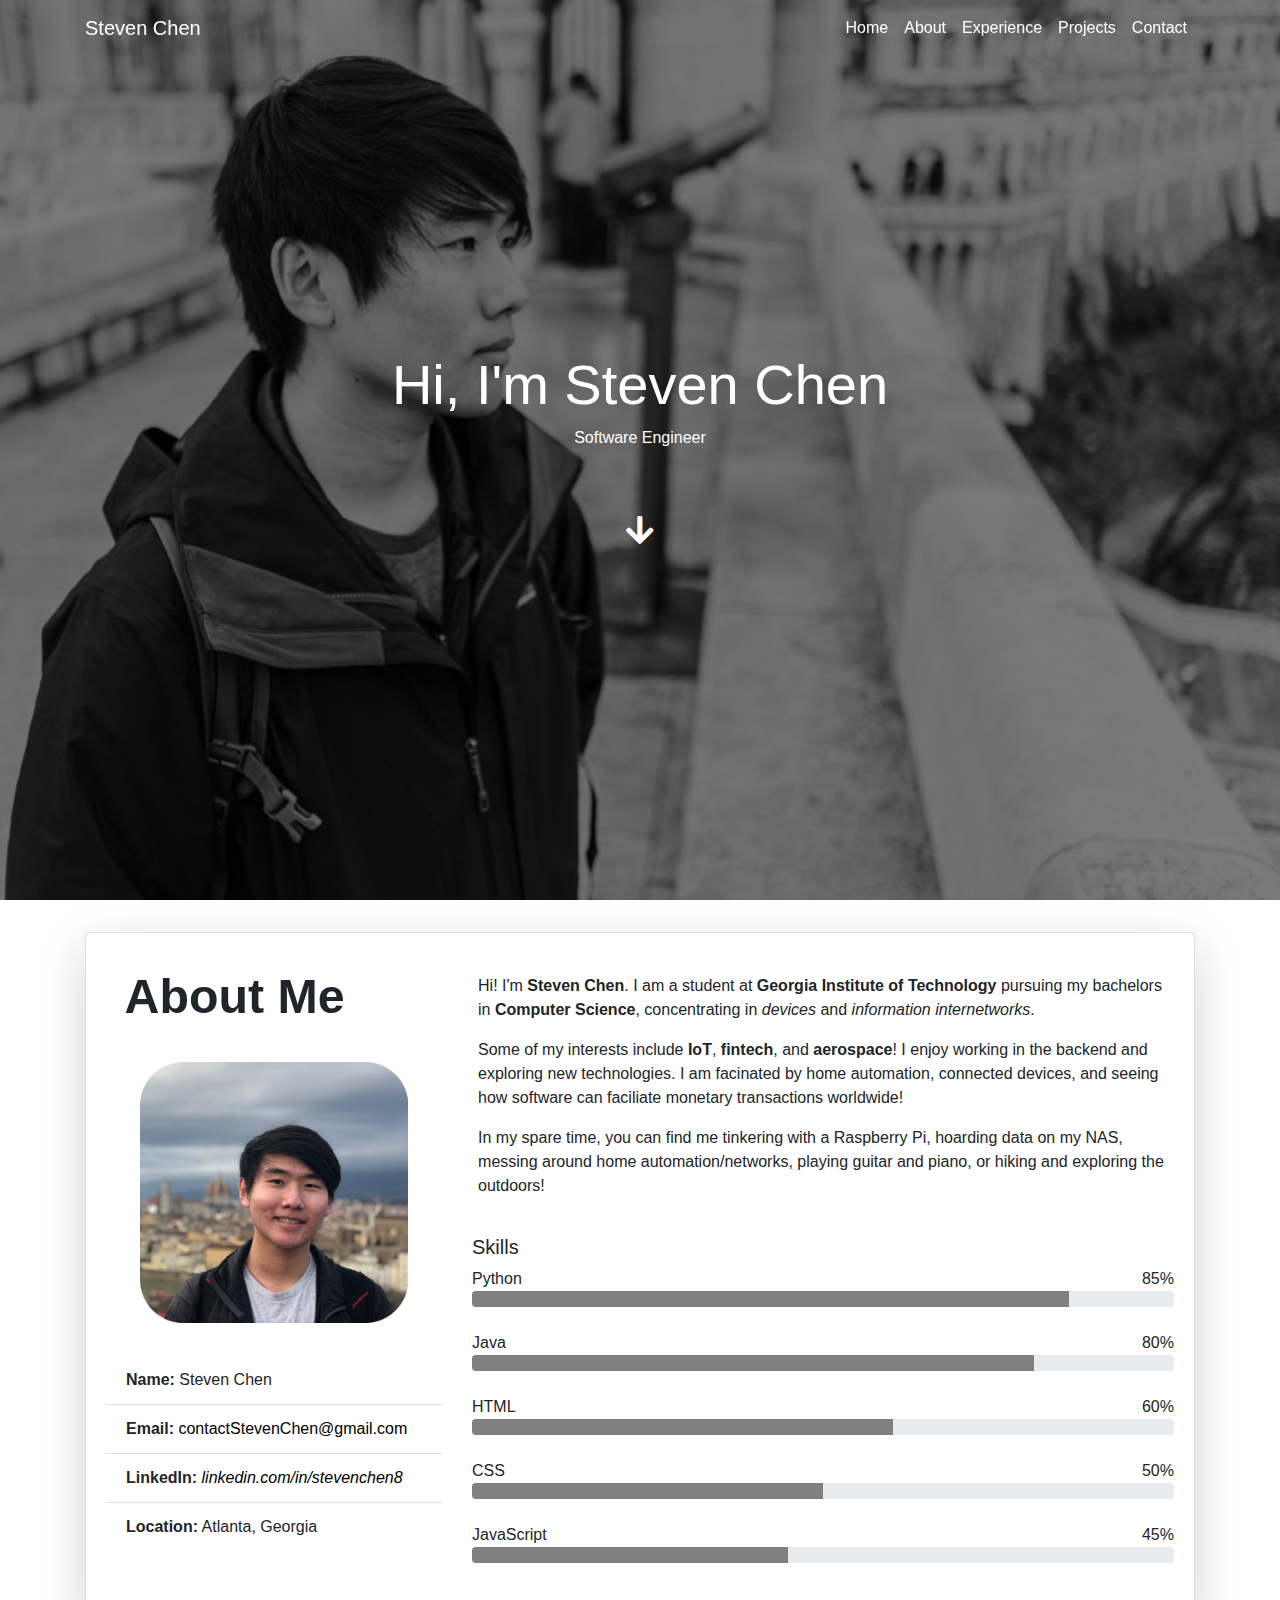
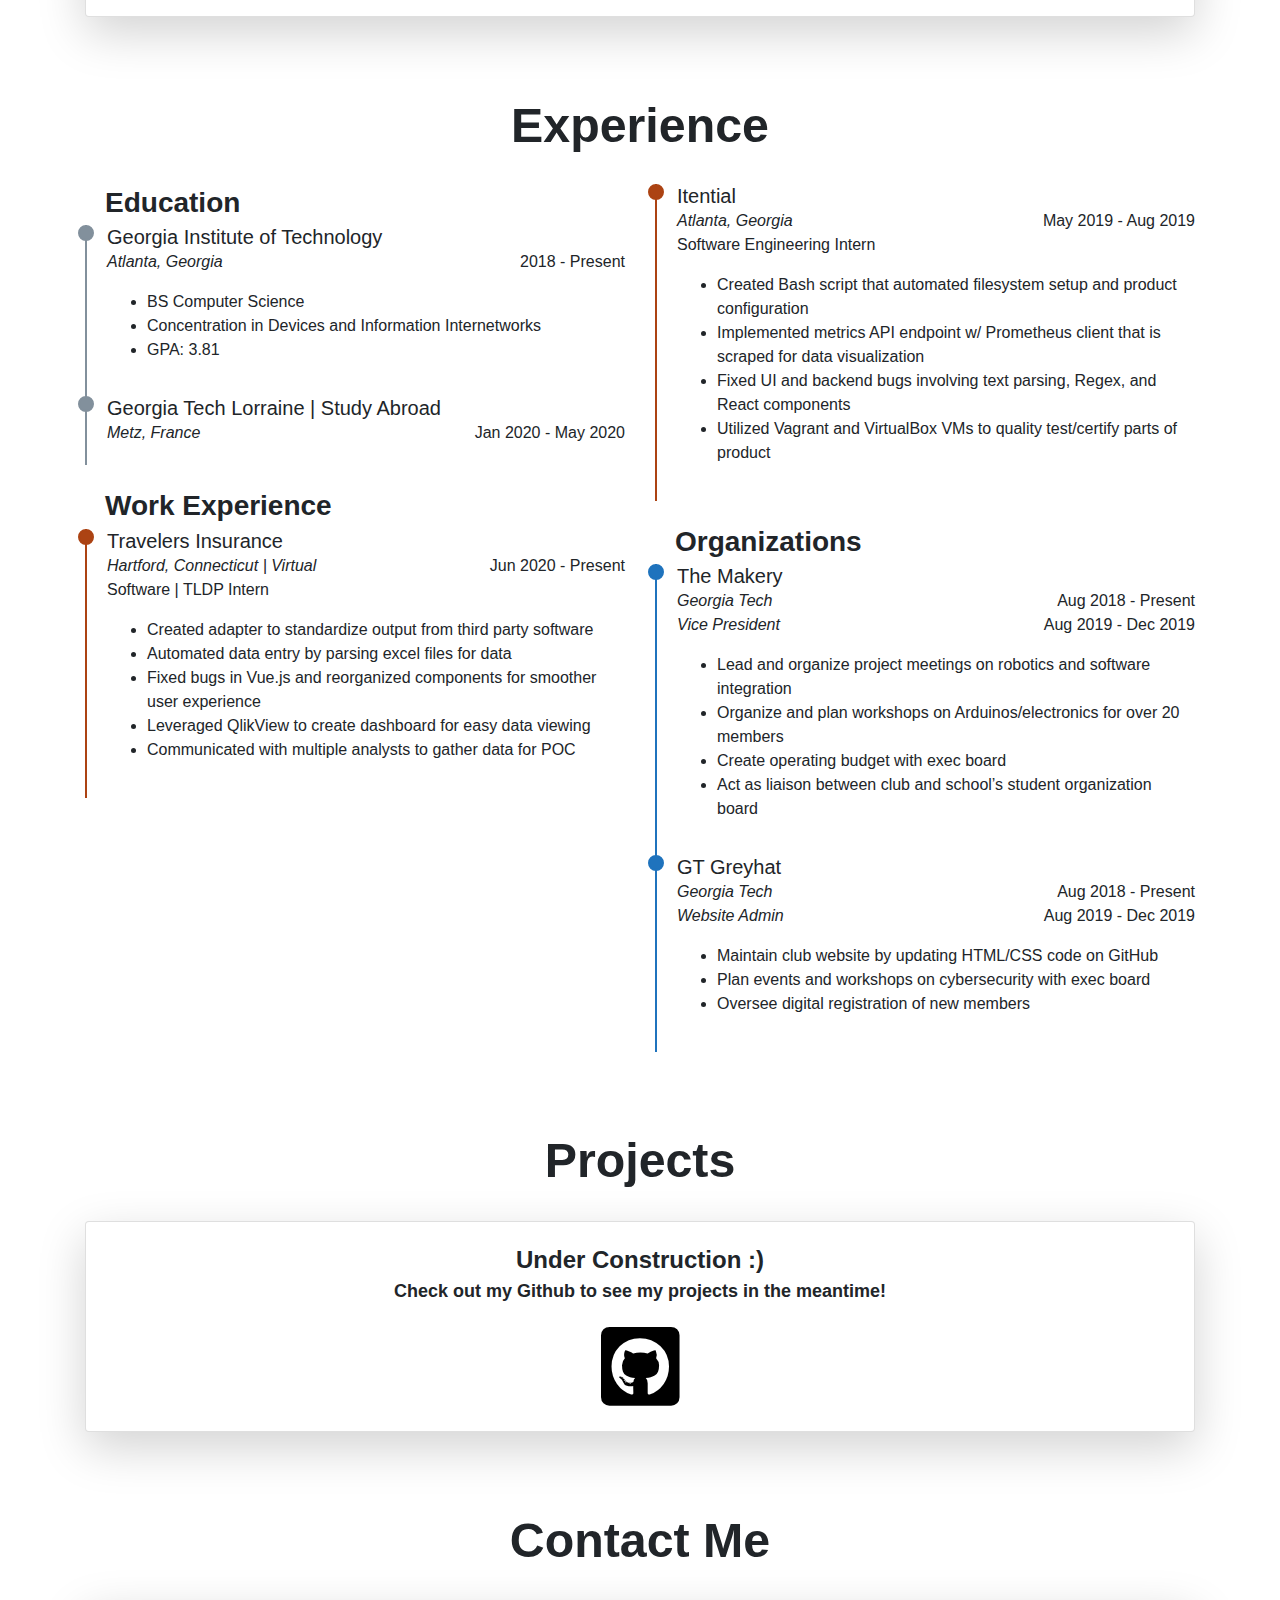
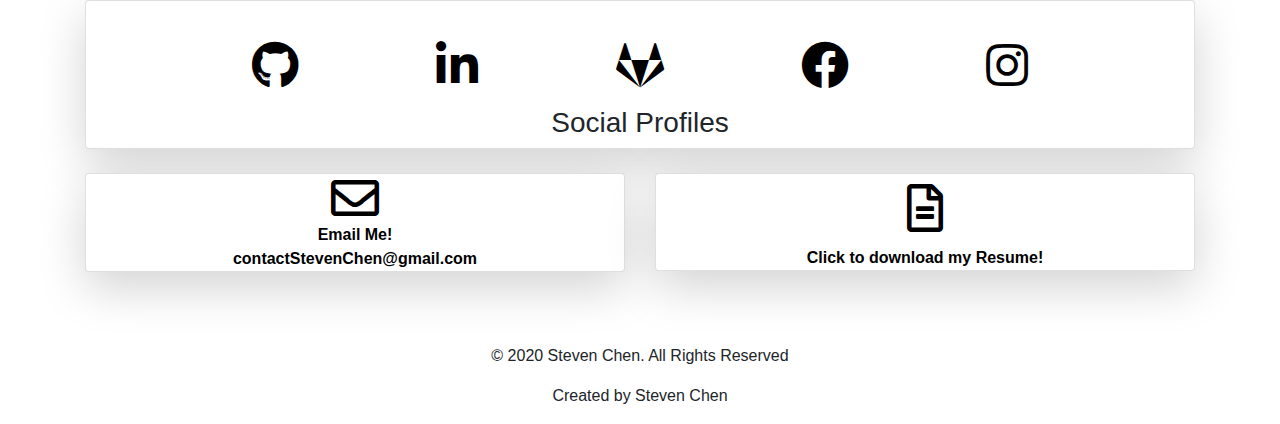
==== index.html @ de6a24e8 "changed resume link" ====
<!DOCTYPE html>
<html lang="en">
<head>
    <meta charset="utf-8">
    <meta name="viewport" content="width=device-width, initial-scale=1, shrink-to-fit=no">

    <!-- Info About My Page -->
    <title>Steven Chen</title>

    <meta name="description" content="Hello, I'm Steven Chen! Currently a Computer Science Student at Georgia Tech!">
    <meta name="keywords" content="Steven Chen, Gatech, Georgia Tech, Software Engineer, Steven, Chen, Georgia Institute of Technology, software engineer">

    <!-- Bootstrap and Style Stuff -->
    <link href="https://cdnjs.cloudflare.com/ajax/libs/font-awesome/5.13.1/css/all.min.css" rel="stylesheet" crossorigin="anonymous">
    <link rel="stylesheet" href="https://stackpath.bootstrapcdn.com/bootstrap/4.4.1/css/bootstrap.min.css" integrity="sha384-Vkoo8x4CGsO3+Hhxv8T/Q5PaXtkKtu6ug5TOeNV6gBiFeWPGFN9MuhOf23Q9Ifjh" crossorigin="anonymous">
    <link rel="stylesheet" href="assets/css/style.css">

    <!-- Global site tag (gtag.js) - Google Analytics -->
    <script async src="https://www.googletagmanager.com/gtag/js?id=UA-165635762-1"></script>
    <script>
        window.dataLayer = window.dataLayer || [];
        function gtag(){dataLayer.push(arguments);}
        gtag('js', new Date());

        gtag('config', 'UA-165635762-1');
    </script>
</head>

<body id="home">
    <!-- TODO: !!FIX SAFARI FORMATTING!!, Icon in Tab, button back to top?, make scrolling offset more dynamic? -->

    <!-- Navbar Stuff -->
    <!-- TODO: Fix color, fix color change location, add shadow under it -->
    <nav class="navbar navbar-b navbar-trans navbar-expand-md fixed-top" id="mainNav">
        <div class="container">
            <a class="navbar-brand js-scroll" href="#home">Steven Chen</a>
            <button class="navbar-toggler collapsed" type="button" data-toggle="collapse" data-target="#navbarDefault"
                aria-controls="navbarDefault" aria-expanded="false" aria-label="Toggle navigation">
                <span></span>
                <span></span>
                <span></span>
            </button>
            <div class="navbar-collapse collapse justify-content-end" id="navbarDefault">
                <ul class="navbar-nav">
                    <li class="nav-item">
                        <a class="nav-link js-scroll active" href="#home">Home</a>
                    </li>
                    <li class="nav-item">
                        <a class="nav-link js-scroll" href="#about">About</a>
                    </li>
                    <li class="nav-item">
                        <a class="nav-link js-scroll" href="#experience">Experience</a>
                    </li>
                    <li class="nav-item">
                        <a class="nav-link js-scroll" href="#projects">Projects</a>
                    </li>
                    <li class="nav-item">
                        <a class="nav-link js-scroll" href="#contact">Contact</a>
                    </li>
                </ul>
            </div>
        </div>
    </nav>

    <!-- Welcome Screen -->
    <!-- TODO: Get typing text -->
    <div class="jumbotron jumbotron-fluid">
        <div class="container">
            <div class="jumbotron-text">
                <h1 class="display-4">Hi, I'm Steven Chen</h1>
                <p>Software Engineer</p>
                <br>
                <br>
                <a href="#about" class="down-button"><i class="fa fa-arrow-down fa-2x" aria-hidden="true"></i></a>
            </div>
        </div>
    </div>

    <!-- About Me -->
    <!-- TODO: Fix when resizing text gets jumbled, pick color for progress bars -->
    <div id="about">
        <div class="container">
            <div class="card shadow-lg">
                <div class="card-body">
                    <div class="row">
                        <div class="col-sm-4">
                            <div class="row title-name-about">
                                <b style="font-size: 1.51em">About Me</b>
                            </div>
                            <img src="assets/pictures/headshot.png" class="img-fluid" alt="Steven" style="padding: 7% 10% 10% 10%;">
                            <!-- Need to do something about text break for email and linkedin -->
                            <div>
                                <ul class="list-group list-group-flush">
                                    <li class="list-group-item"><b>Name:</b> Steven Chen</li>
                                    <li class="list-group-item"><b>Email:</b> <a href="m&#097;&#105;&#108;&#116;&#111;&#58;&#099;&#111;n%74%61&#099;&#116;&#115;%74e&#118;&#101;%6e&#099;&#104;%65&#110;&#064;%67ma&#105;&#108;%2E&#099;o%6D">&#099;&#111;nta&#099;&#116;Ste&#118;&#101;nC&#104;e&#110;&#064;gma&#105;&#108;.&#099;om</a></li>
                                    <li class="list-group-item"><b>LinkedIn: </b><a href="https://linkedin.com/in/stevenchen8"><i>linkedin.com/in/stevenchen8</i></a></li>
                                    <li class="list-group-item"><b>Location:</b> Atlanta, Georgia</li>
                                </ul>
                            </div>
                        </div>
                        <div class="col-sm-8" style="padding-bottom: 3%;">
                            <div class="row" style="padding: 3% 3% 3% 3%;">
                                <p>
                                    Hi! I'm <strong>Steven Chen</strong>. I am a student at <b>Georgia Institute of Technology</b> pursuing my bachelors in <b>Computer Science</b>, concentrating in <i>devices</i> and <i>information internetworks</i>. 
                                </p>
                                <p>    
                                    Some of my interests include <b>IoT</b>, <b>fintech</b>, and <b>aerospace</b>! I enjoy working in the backend and exploring new technologies. I am facinated by home automation, connected devices, and seeing how software can faciliate monetary transactions worldwide!
                                </p>
                                <p>
                                    In my spare time, you can find me tinkering with a Raspberry Pi, hoarding data on my NAS, messing around home automation/networks, playing guitar and piano, or hiking and exploring the outdoors!
                                </p>
                            </div>
                            <h5>Skills</h5>
                            <span>Python</span><span class="float-right">85%</span>
                            <div class="progress">
                                <div class="progress-bar" role="progressbar" style="width: 85%; background-color: grey;" aria-valuenow="85" aria-valuemin="0" aria-valuemax="100"></div>
                            </div>
                            <br>
                            <span>Java</span><span class="float-right">80%</span>
                            <div class="progress">
                                <div class="progress-bar" role="progressbar" style="width: 80%; background-color: grey;" aria-valuenow="80" aria-valuemin="0" aria-valuemax="100"></div>
                            </div>
                            <br>
                            <span>HTML</span><span class="float-right">60%</span>
                            <div class="progress">
                                <div class="progress-bar" role="progressbar" style="width: 60%; background-color: grey;" aria-valuenow="60" aria-valuemin="0" aria-valuemax="100"></div>
                            </div>
                            <br>
                            <span>CSS</span><span class="float-right">50%</span>
                            <div class="progress">
                                <div class="progress-bar" role="progressbar" style="width: 50%; background-color: grey;" aria-valuenow="50" aria-valuemin="0" aria-valuemax="100"></div>
                            </div>
                            <br>
                            <span>JavaScript</span><span class="float-right">45%</span>
                            <div class="progress">
                                <div class="progress-bar" role="progressbar" style="width: 45%; background-color: grey;" aria-valuenow="45" aria-valuemin="0" aria-valuemax="100"></div>
                            </div>
                        </div>
                    </div>
                </div>
            </div>
        </div>
    </div>

    <br>
    <br>
    <br>

    <!-- Resume -->
    <!-- TODO: Fix text alignment, fix bullet point alignmnet, add download resume button -->
    <div id="experience">
        <div class="container">
            <div class="row title-name">
                <div style="margin-left: auto; margin-right: auto;">
                    <b style="font-size: 1.51em">Experience</b>
                </div>
            </div>
            <br>
            <div class="row">
                <div class="col-lg-6">
                    <div class="resume-summary">
                        <h3><b>Education</b></h3>
                    </div>
                    <div class="resume-education">
                        <h5>Georgia Institute of Technology</h5>
                        <span><i>Atlanta, Georgia</i></span><span class="float-right">2018 - Present</span>
                        <p>
                            <ul>
                                <li>BS Computer Science</li>
                                <li>Concentration in Devices and Information Internetworks</li>
                                <li>GPA: 3.81</li>
                            </ul>
                        </p>
                    </div>
                    <div class="resume-education">
                        <h5>Georgia Tech Lorraine | Study Abroad</h5>
                        <span><i>Metz, France</i></span><span class="float-right">Jan 2020 - May 2020</span>
                    </div>
                    <br>
                    <div class="resume-summary">
                        <h3><b>Work Experience</b></h3>
                    </div>
                    <div class="resume-work">
                        <h5>Travelers Insurance</h5>
                        <span><i>Hartford, Connecticut | Virtual</i></span><span class="float-right">Jun 2020 - Present</span>
                        <p>Software | TLDP Intern</p>
                        <p>
                            <ul>
                                <li>Created adapter to standardize output from third party software</li>
                                <li>Automated data entry by parsing excel files for data</li>
                                <li>Fixed bugs in Vue.js and reorganized components for smoother user experience</li>
                                <li>Leveraged QlikView to create dashboard for easy data viewing</li>
                                <li>Communicated with multiple analysts to gather data for POC</li>
                            </ul>
                        </p>
                    </div>
                </div>
                <div class='col-lg-6'>
                    <div class="resume-work">
                        <h5>Itential</h5>
                        <span><i>Atlanta, Georgia</i></span><span class="float-right">May 2019 - Aug 2019</span>
                        <p>Software Engineering Intern</p>
                        <p>
                            <ul>
                                <li>Created Bash script that automated filesystem setup and product configuration</li>
                                <li>Implemented metrics API endpoint w/ Prometheus client that is scraped for data visualization</li>
                                <li>Fixed UI and backend bugs involving text parsing, Regex, and React components</li>
                                <li>Utilized Vagrant and VirtualBox VMs to quality test/certify parts of product</li>
                            </ul>
                        </p>
                    </div>
                    <br>
                    <div class="resume-summary">
                        <h3><b>Organizations</b></h3>
                    </div>
                    <div class="resume-org">
                        <h5>The Makery</h5>
                        <span><i>Georgia Tech</i></span><span class="float-right">Aug 2018 - Present</span>
                        <p><span><i>Vice President</i></span><span class="float-right">Aug 2019 - Dec 2019</span></p>
                        <p>
                            <ul>
                                <li>Lead and organize project meetings on robotics and software integration</li>
                                <li>Organize and plan workshops on Arduinos/electronics for over 20 members</li>
                                <li>Create operating budget with exec board</li>
                                <li>Act as liaison between club and school’s student organization board</li>
                            </ul>
                        </p>
                    </div>
                    <div class="resume-org">
                        <h5>GT Greyhat</h5>
                        <span><i>Georgia Tech</i></span><span class="float-right">Aug 2018 - Present</span>
                        <p><span><i>Website Admin</i></span><span class="float-right">Aug 2019 - Dec 2019</span></p>
                        <p>
                            <ul>
                                <li>Maintain club website by updating HTML/CSS code on GitHub</li>
                                <li>Plan events and workshops on cybersecurity with exec board</li>
                                <li>Oversee digital registration of new members</li>
                            </ul>
                        </p>
                    </div>
                </div>
            </div>
        </div>
    </div>

    <br>
    <br>
    <br>
    
    <!-- Projects -->
    <!-- TODO: Finish Section with Carosoul? -->
    <div id="projects">
        <div class="container">
            <div class="row title-name">
                <div style="margin-left: auto; margin-right: auto;">
                    <b style="font-size: 1.51em">Projects</b>
                </div>
            </div>
            <br>
            <div class="card shadow-lg">
                <div class="card-body">
                    <div class="row" style="font-size: x-large;">
                        <div style="margin-left: auto; margin-right: auto; margin-top: auto; margin-bottom: auto;">
                            <b>Under Construction :)</b>
                        </div>
                    </div>
                    <div class="row" style="font-size: large;">
                        <div style="margin-left: auto; margin-right: auto; margin-top: auto; margin-bottom: auto;">
                            <b><p style="text-align: center;">Check out my Github to see my projects in the meantime!</b></p> 
                        </div>
                    </div>
                    <div class="row" style="font-size: large;">
                        <div style="margin-left: auto; margin-right: auto; margin-top: auto; margin-bottom: auto;">
                            <a href="https://github.com/schen2425"><i class="fab fa-github-square" style="font-size: 5em;"></i></a>
                        </div>
                    </div>
                </div>
            </div>
        </div>
    </div>

    <br>
    <br>
    <br>

    <!-- Contact -->
    <!-- TODO: Make boxes look prettier, adblock blocks icons -->
    <div id="contact">
        <div class="container">
            <div class="row title-name">
                <div style="margin-left: auto; margin-right: auto;">
                    <b style="font-size: 1.51em">Contact Me</b>
                </div>
            </div>
            <br>
            <div class="row justify-content-center">
                <div class="col-md-12">
                    <div class="card shadow-lg">
                        <div class="row social-media">
                            <a href="https://github.com/schen2425"><i class="fab fa-github" style="font-size: 3em;"></i></a>
                            <a href="https://linkedin.com/in/stevenchen8"><i class="fab fa-linkedin-in" aria-hidden="true" style="font-size: 3em;"></i></a>
                            <a href="https://gitlab.com/schen2425"><i class="fab fa-gitlab" style="font-size: 3em;"></i></a>
                            <a href="https://www.facebook.com/profile.php?id=100007493820402"><i class="fab fa-facebook" aria-hidden="true" style="font-size: 3em;"></i></a>
                            <a href="https://www.instagram.com/steven_chen8/"><i class="fab fa-instagram" style="font-size: 3em;"></i></a>
                        </div>
                        <p></p>
                        <div class="row justify-content-center">
                            <h3>
                                Social Profiles
                            </h3>
                        </div>
                    </div>
                </div>
            </div>
            <br>
            <div class="row justify-content-center">
                <div class="col-sm-6">
                    <div class="card shadow-lg" style="text-align: center;">
                        <a href="m&#097;&#105;&#108;&#116;&#111;&#58;&#099;&#111;n%74%61&#099;&#116;&#115;%74e&#118;&#101;%6e&#099;&#104;%65&#110;&#064;%67ma&#105;&#108;%2E&#099;o%6D"><i class="far fa-envelope" style="font-size: 3em;"></i></a>
                        <a href="m&#097;&#105;&#108;&#116;&#111;&#58;&#099;&#111;n%74%61&#099;&#116;&#115;%74e&#118;&#101;%6e&#099;&#104;%65&#110;&#064;%67ma&#105;&#108;%2E&#099;o%6D"><b>Email Me!</b></a>
                        <a href="m&#097;&#105;&#108;&#116;&#111;&#58;&#099;&#111;n%74%61&#099;&#116;&#115;%74e&#118;&#101;%6e&#099;&#104;%65&#110;&#064;%67ma&#105;&#108;%2E&#099;o%6D"><b>&#099;&#111;nta&#099;&#116;Ste&#118;&#101;nC&#104;e&#110;&#064;gma&#105;&#108;.&#099;om</b></a>
                        
                    </div>
                </div>
                <div class="col-sm-6">
                    <div class="card shadow-lg" style="text-align: center;">
                        <a href="./assets/files/Steven_Chen_Resume.pdf" title="Resume" style="font-size: 3em"><i class="far fa-file-alt"></i></a>
                        <a href="./assets/files/Steven_Chen_Resume.pdf"><b>Click to download my Resume!</b></a>
                    </div>
                </div>
            </div>
                

        </div>
    </div>

    <br>
    <br>
    <br>

    <!-- Footer -->
    <footer>
        <p>
            © 2020 Steven Chen. All Rights Reserved
        </p>
        <p>
            Created by Steven Chen
        </p>
    </footer>

    <!-- Required Scripts -->
    <script src="https://code.jquery.com/jquery-3.5.1.js" integrity="sha256-QWo7LDvxbWT2tbbQ97B53yJnYU3WhH/C8ycbRAkjPDc=" crossorigin="anonymous"></script>
    <script src="https://cdn.jsdelivr.net/npm/popper.js@1.16.0/dist/umd/popper.min.js" integrity="sha384-Q6E9RHvbIyZFJoft+2mJbHaEWldlvI9IOYy5n3zV9zzTtmI3UksdQRVvoxMfooAo" crossorigin="anonymous"></script>
    <script src="https://stackpath.bootstrapcdn.com/bootstrap/4.4.1/js/bootstrap.min.js" integrity="sha384-wfSDF2E50Y2D1uUdj0O3uMBJnjuUD4Ih7YwaYd1iqfktj0Uod8GCExl3Og8ifwB6" crossorigin="anonymous"></script>
    <script src="assets/scripts/main.js"></script>
</body>
</html>
---- assets/css/style.css ----
.error {
    text-align: center;
}

.jumbotron {
  color: white;
  background-image: linear-gradient(rgba(0, 0, 0, 0.5), rgba(0, 0, 0, 0.5)), url(../pictures/homepage.jpeg);
  background-position: left center;
  background-repeat: no-repeat;
  background-size: cover;
  height: 100vh;
}

.jumbotron-text {
  text-align: center;
  position: absolute;
  top: 50%;
  left: 50%;
  transform: translate(-50%, -50%);
  color: white;
}

.navbar-toggler span {
  display: block;
  background-color: #fff;
  height: 3px;
  width: 25px;
  margin-top: 4px;
  margin-bottom: 4px;
  transform: rotate(0deg);
  left: 0;
  opacity: 1;
}

.navbar-b.navbar-trans .nav-link, .navbar-b.navbar-reduce .nav-link {
  color: #fff;
}

.navbar-b .navbar-brand {
  color: #fff;
}

a:link {
  color: black;
}

a:visited {
  color: black;
}

a:hover {
  color: grey;
}

a:active {
  color:black;
}

.down-button {
  color: white !important;
}

.down-button:hover {
  color: white !important;
}

.resume-education {
  padding: 0 0 20px 20px;
  margin-top: -2px;
  border-left: 2px solid #82909c;
  position: relative;
}

.resume-education::before {
  content: "";
  position: absolute;
  width: 16px;
  height: 16px;
  border-radius: 50px;
  left: -9px;
  top: 0;
  background: #82909c;
  border: 2px solid #82909c;
}

.resume-work {
  padding: 0 0 20px 20px;
  margin-top: -2px;
  border-left: 2px solid #ac4313;
  position: relative;
}

.resume-work::before {
  content: "";
  position: absolute;
  width: 16px;
  height: 16px;
  border-radius: 50px;
  left: -9px;
  top: 0;
  background: #ac4313;
  border: 2px solid #ac4313;
}

.resume-org {
  padding: 0 0 20px 20px;
  margin-top: -2px;
  border-left: 2px solid #1f73bd;
  position: relative;
}

.resume-org::before {
  content: "";
  position: absolute;
  width: 16px;
  height: 16px;
  border-radius: 50px;
  left: -9px;
  top: 0;
  background: #1f73bd;
  border: 2px solid #1f73bd;
}

.resume-summary {
  margin-left: 20px;
  font-size: large;
}

.resume-work h5 {
margin-bottom: 1px;
}

.resume-education h5 {
margin-bottom: 1px;
}

.resume-org h5 {
  margin-bottom: 1px;
}

footer {
  text-align: center;
}

.navbar-expand-md.scrolled {
  background-color: white !important;
  transition: background-color 200ms linear;
  border: solid;
  border-width: 2px;
  border-color: transparent;
  border-bottom-color: black !important;
}

.navbar-expand-md.scrolled .nav-link {
  color: black;
}

.navbar-brand.scrolled {
  color: black;
}

.navbar-toggler.scrolled span{
  display: block;
  background-color: black;
  height: 3px;
  width: 25px;
  margin-top: 4px;
  margin-bottom: 4px;
  transform: rotate(0deg);
  left: 0;
  opacity: 1;
}

.social-media {
  display: flex;
  justify-content: space-between;
  margin-left: 15%;
  margin-right: 15%;
  margin-top: 40px;
}

.title-name {
  font-size: xx-large;
}

.title-name-about {
  font-size: xx-large;
  padding: 2% 2% 2% 10%;
}
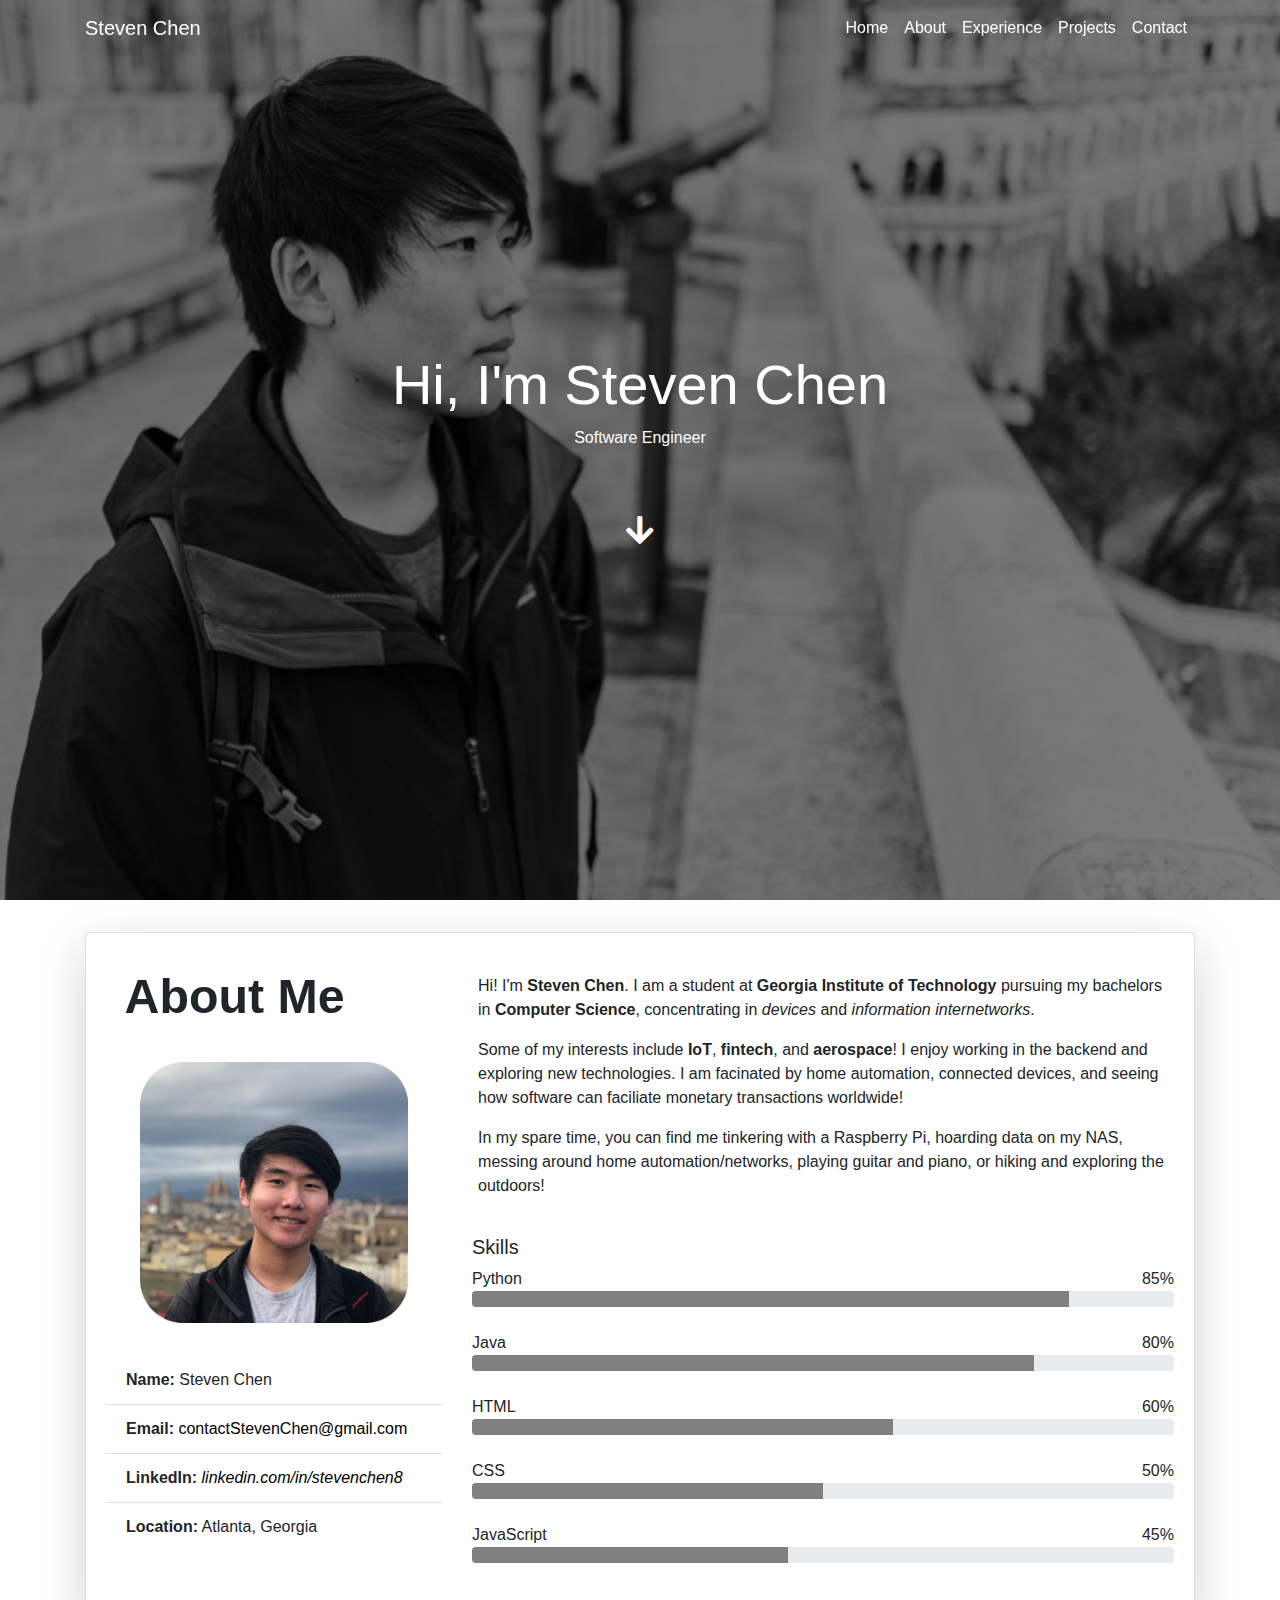
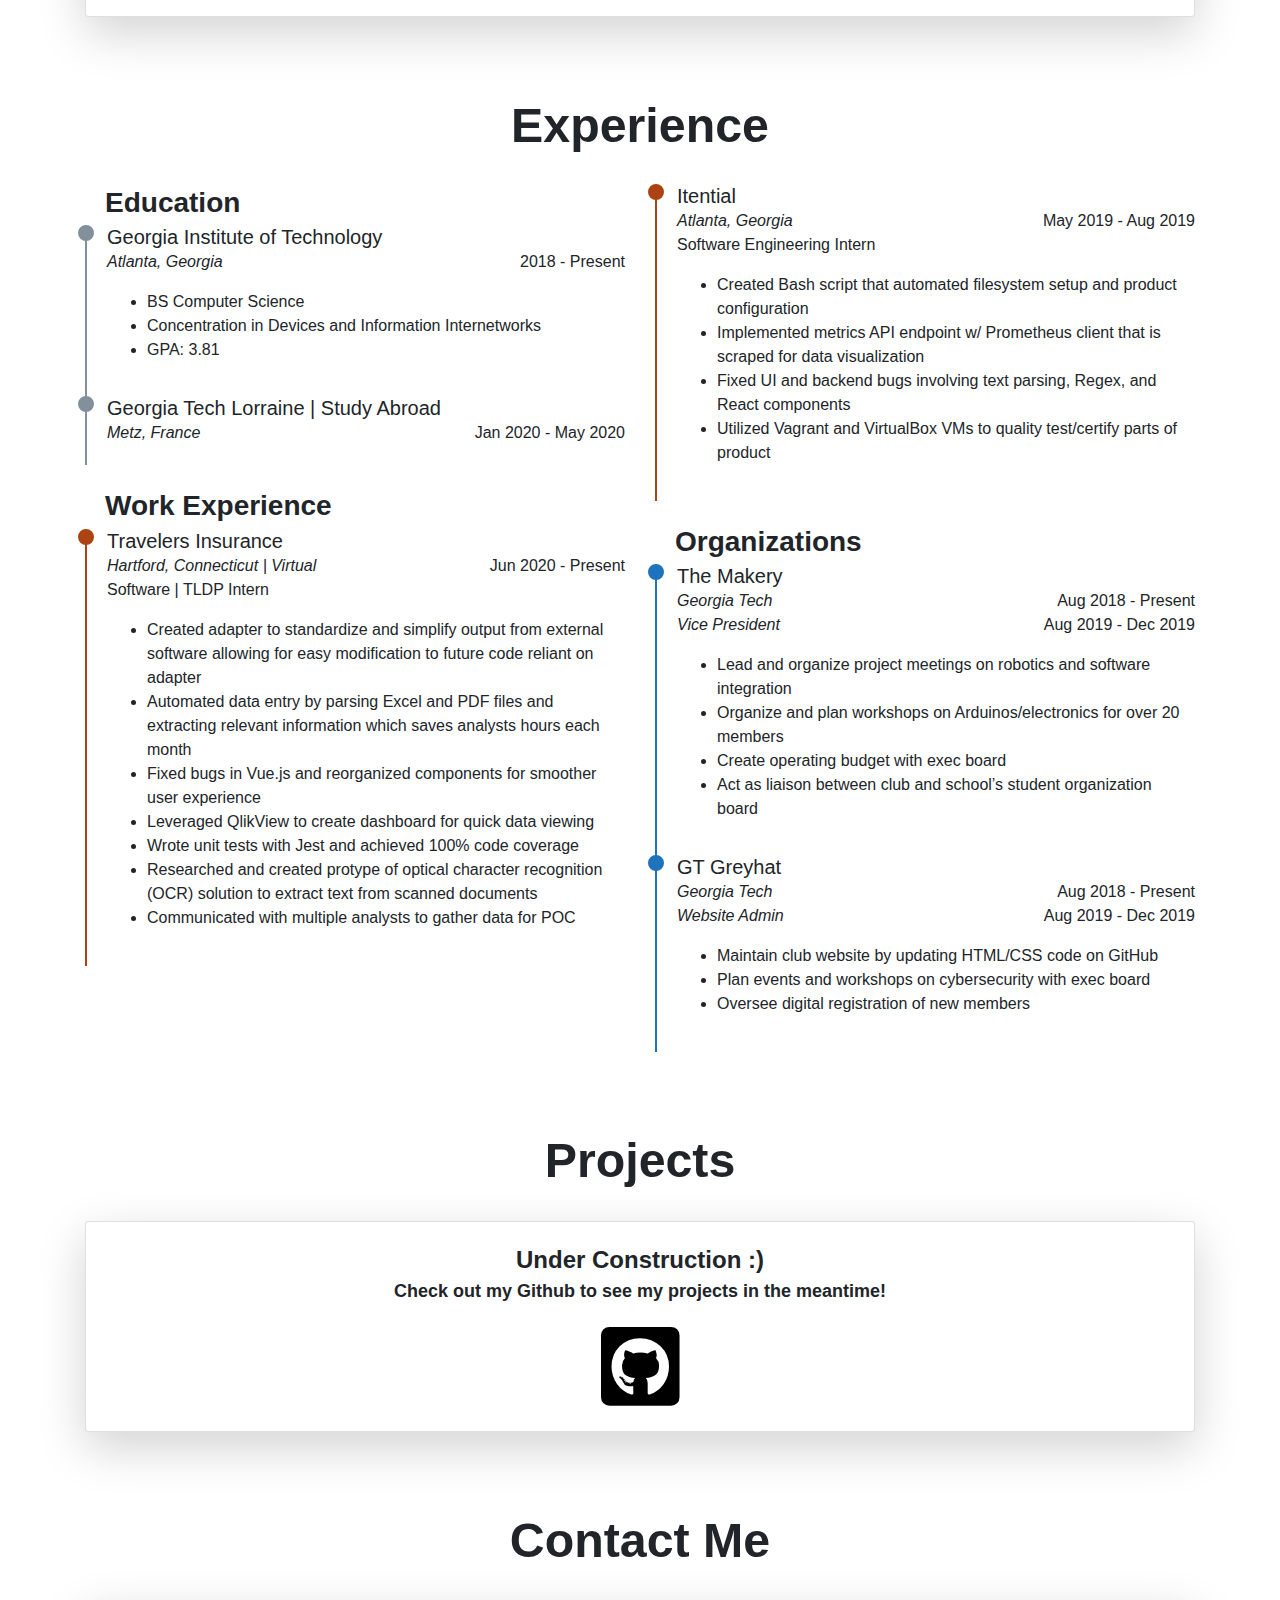
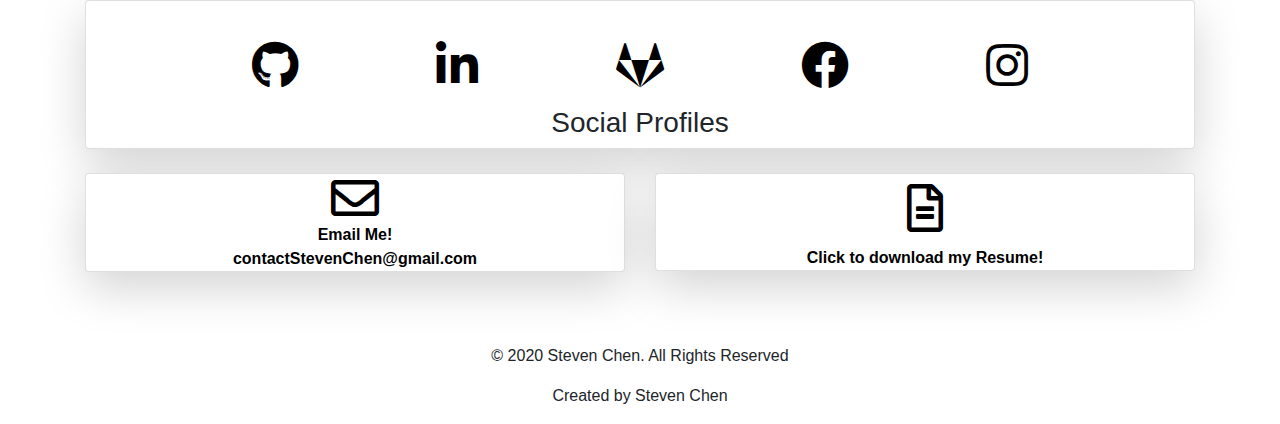
==== commit e5e00868: "updated resume" ====
--- a/index.html
+++ b/index.html
@@ -186,10 +186,12 @@
                         <p>Software | TLDP Intern</p>
                         <p>
                             <ul>
-                                <li>Created adapter to standardize output from third party software</li>
-                                <li>Automated data entry by parsing excel files for data</li>
+                                <li>Created adapter to standardize and simplify output from external software allowing for easy modification to future code reliant on adapter</li>
+                                <li>Automated data entry by parsing Excel and PDF files and extracting relevant information which saves analysts hours each month</li>
                                 <li>Fixed bugs in Vue.js and reorganized components for smoother user experience</li>
-                                <li>Leveraged QlikView to create dashboard for easy data viewing</li>
+                                <li>Leveraged QlikView to create dashboard for quick data viewing</li>
+                                <li>Wrote unit tests with Jest and achieved 100% code coverage</li>
+                                <li>Researched and created protype of optical character recognition (OCR) solution to extract text from scanned documents</li>
                                 <li>Communicated with multiple analysts to gather data for POC</li>
                             </ul>
                         </p>
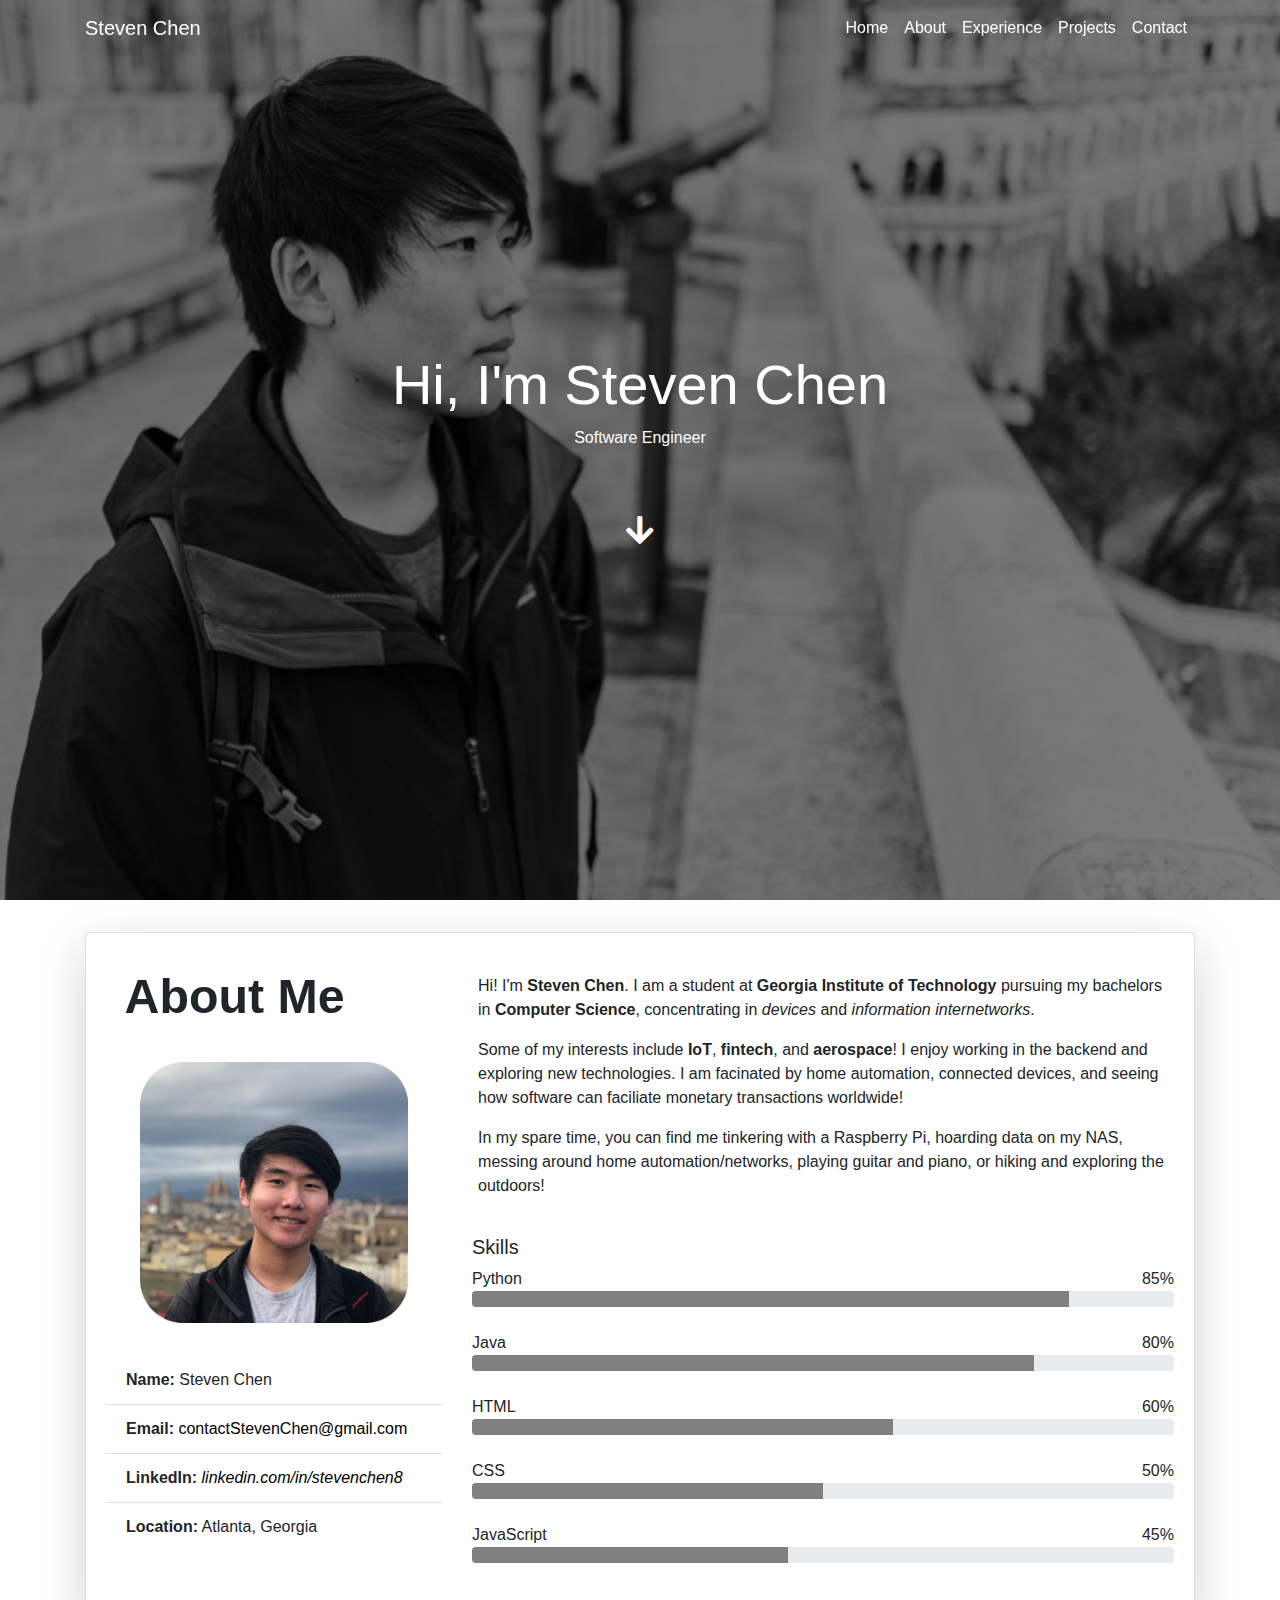
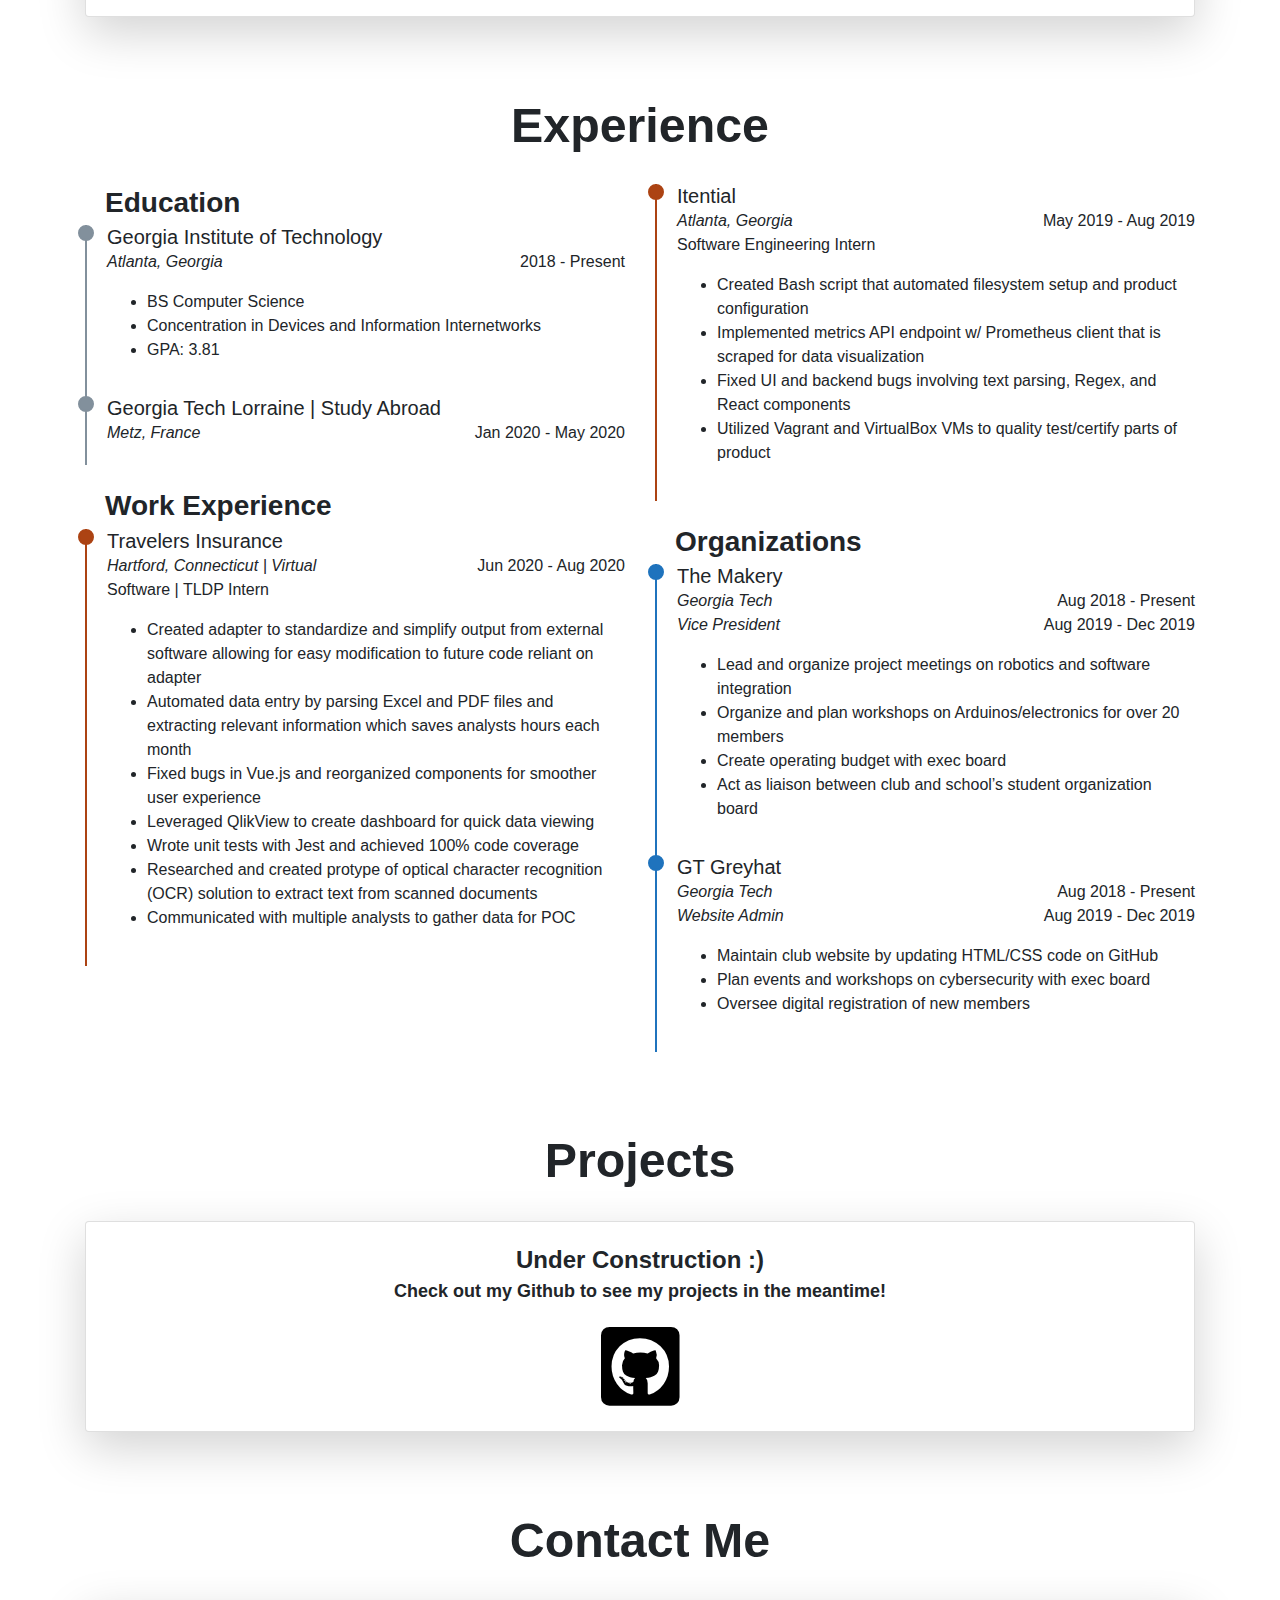
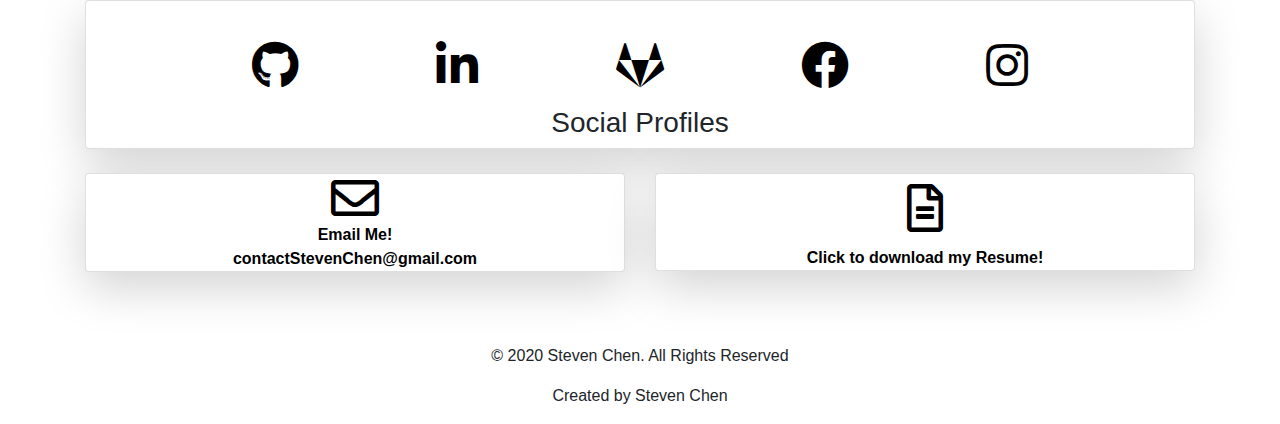
==== commit 7de4a553: "updated dates" ====
--- a/index.html
+++ b/index.html
@@ -182,7 +182,7 @@
                     </div>
                     <div class="resume-work">
                         <h5>Travelers Insurance</h5>
-                        <span><i>Hartford, Connecticut | Virtual</i></span><span class="float-right">Jun 2020 - Present</span>
+                        <span><i>Hartford, Connecticut | Virtual</i></span><span class="float-right">Jun 2020 - Aug 2020</span>
                         <p>Software | TLDP Intern</p>
                         <p>
                             <ul>
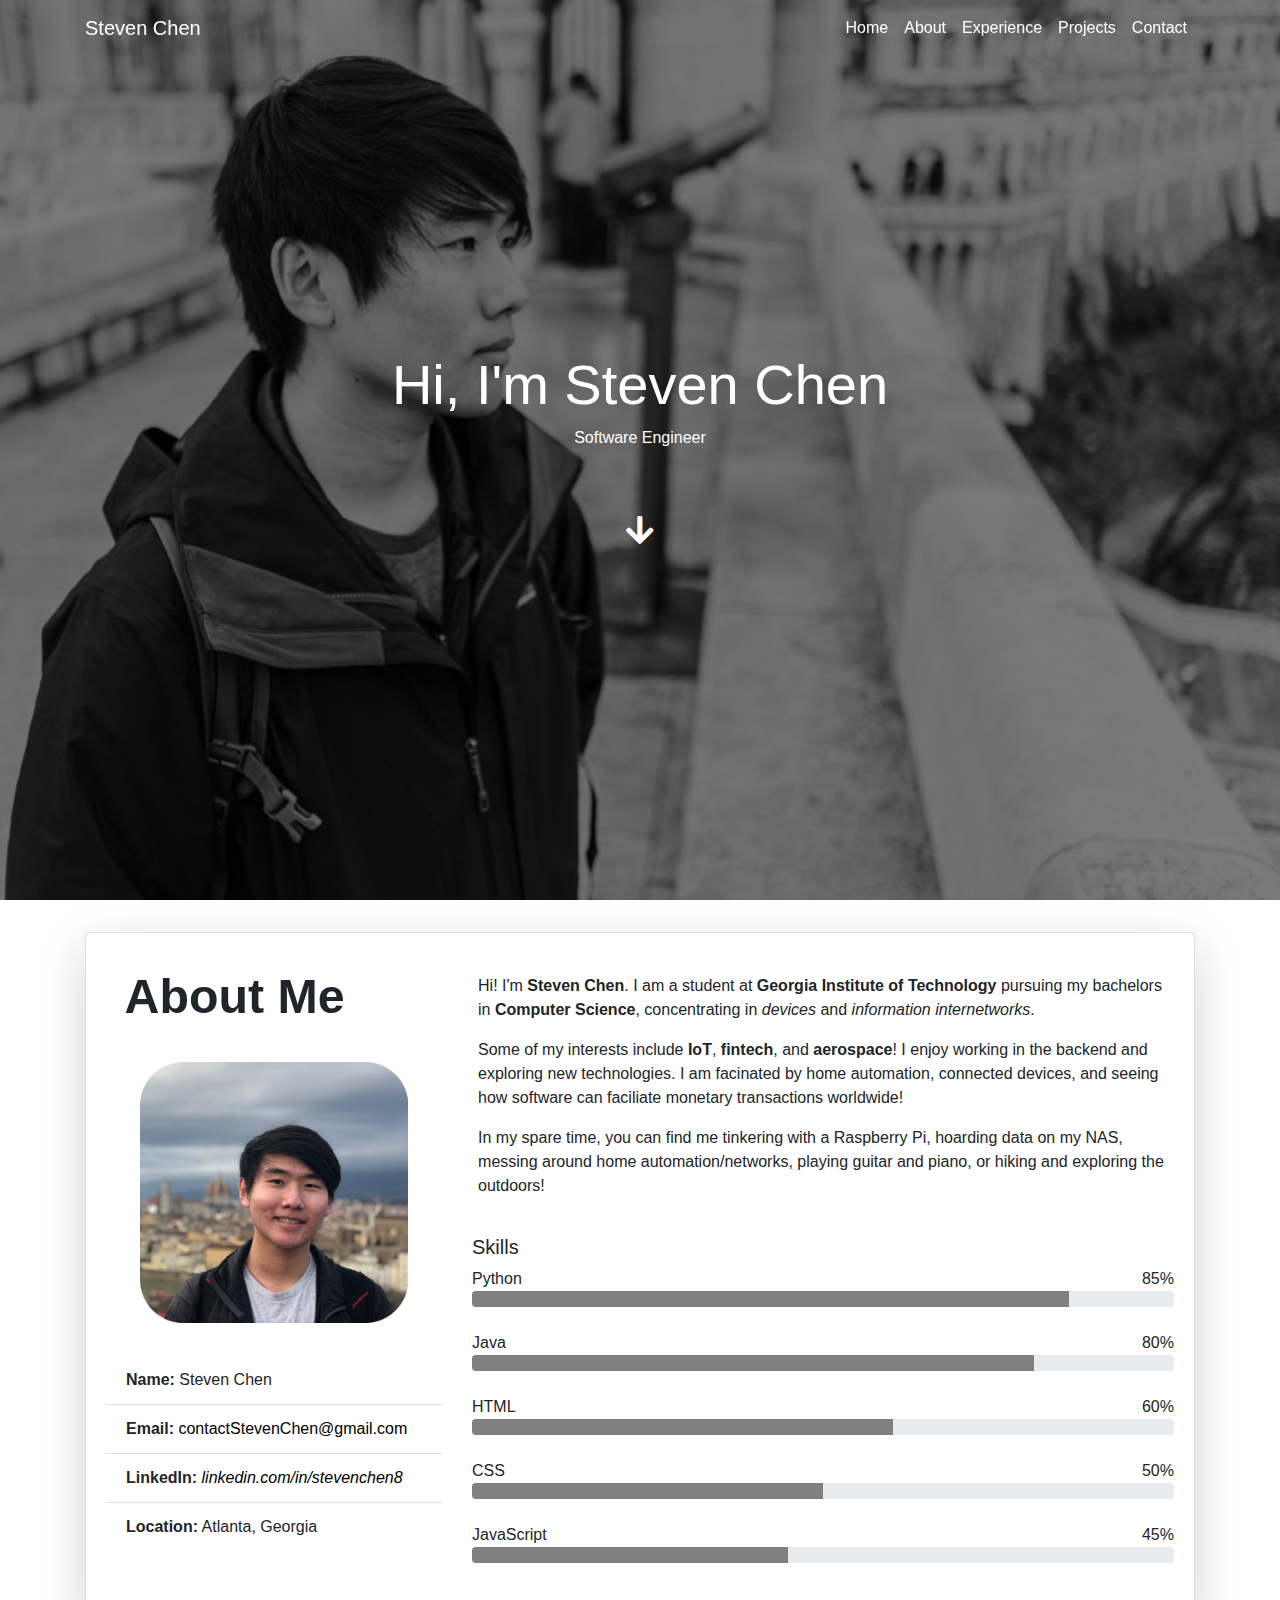
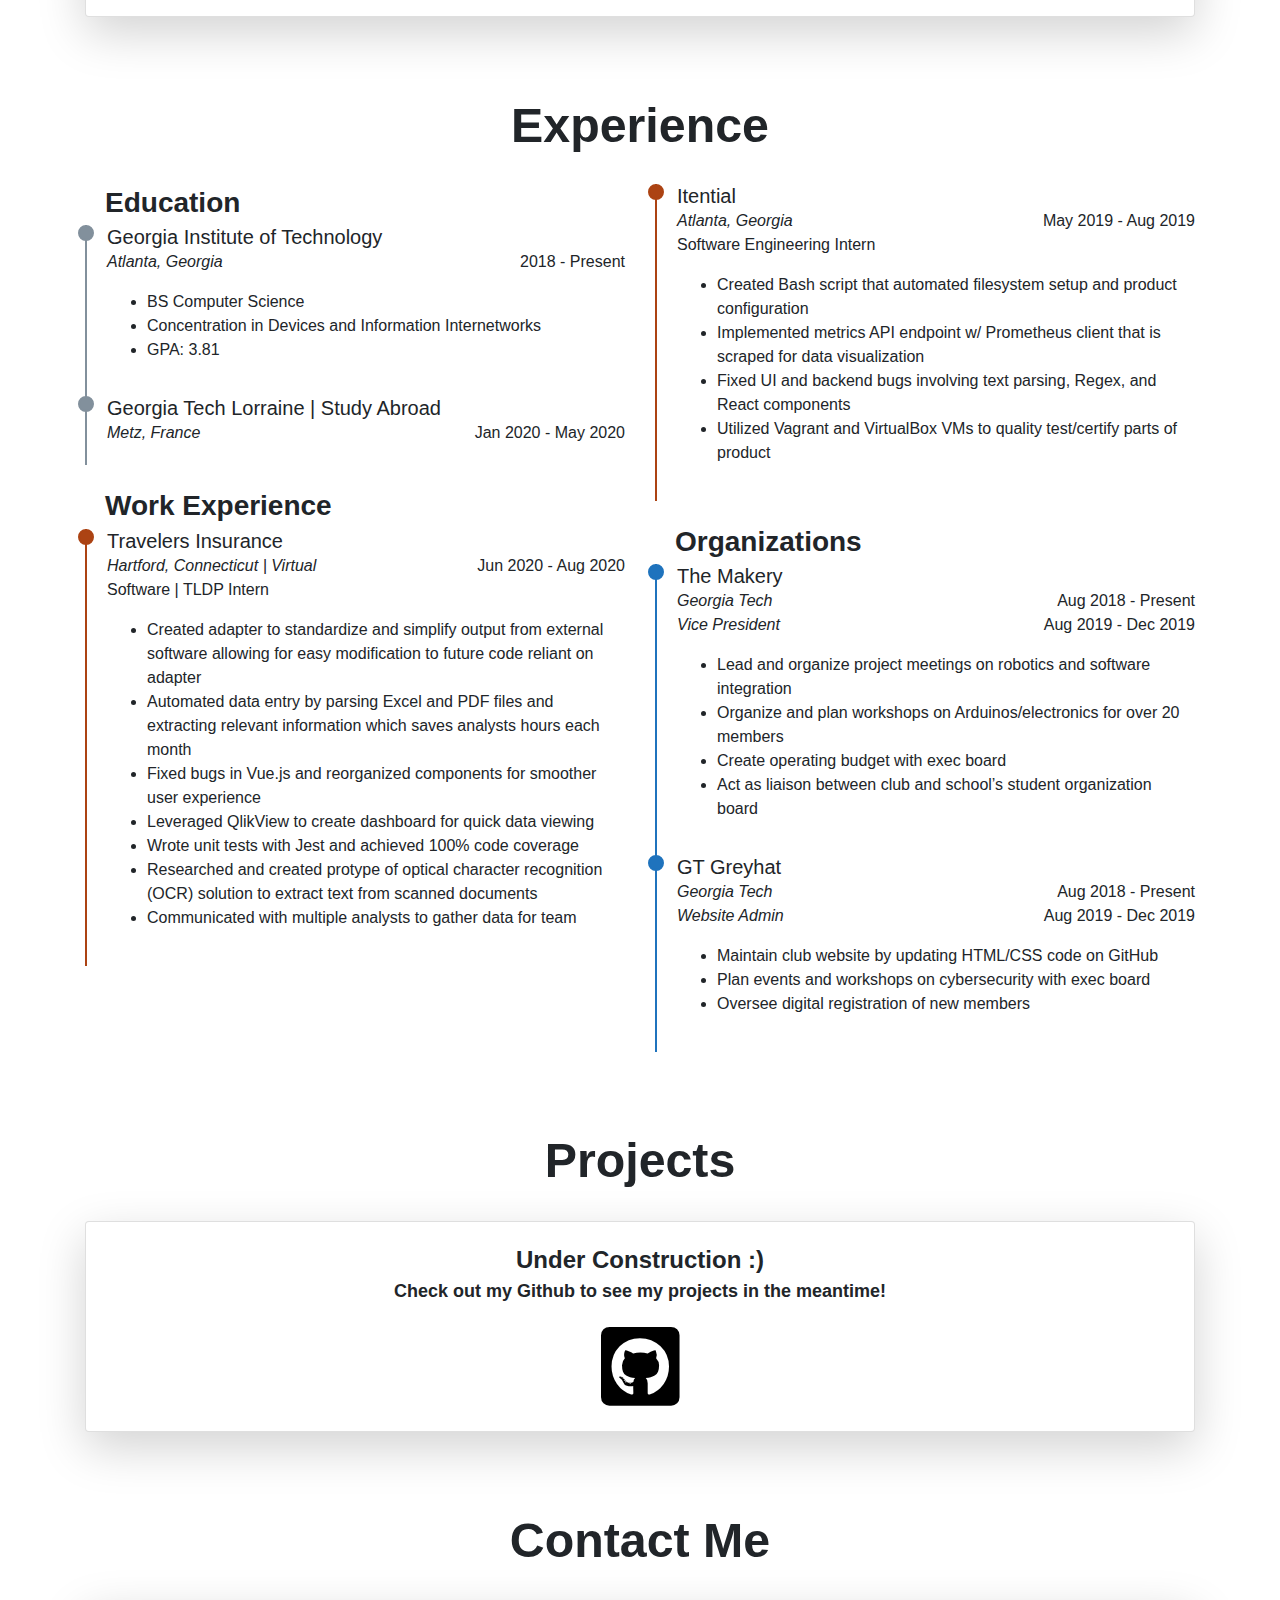
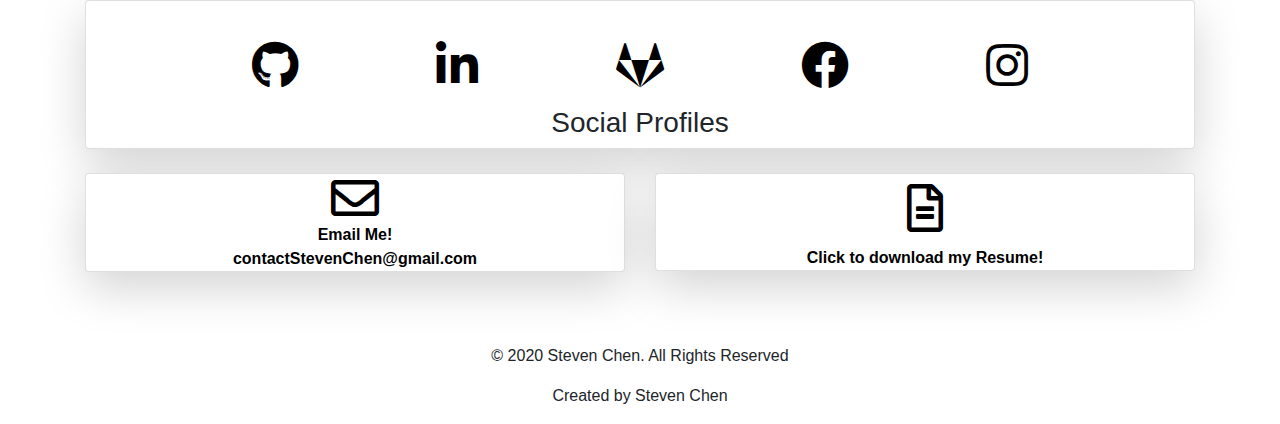
==== commit 5860784c: "Updated wording" ====
--- a/index.html
+++ b/index.html
@@ -192,7 +192,7 @@
                                 <li>Leveraged QlikView to create dashboard for quick data viewing</li>
                                 <li>Wrote unit tests with Jest and achieved 100% code coverage</li>
                                 <li>Researched and created protype of optical character recognition (OCR) solution to extract text from scanned documents</li>
-                                <li>Communicated with multiple analysts to gather data for POC</li>
+                                <li>Communicated with multiple analysts to gather data for team</li>
                             </ul>
                         </p>
                     </div>
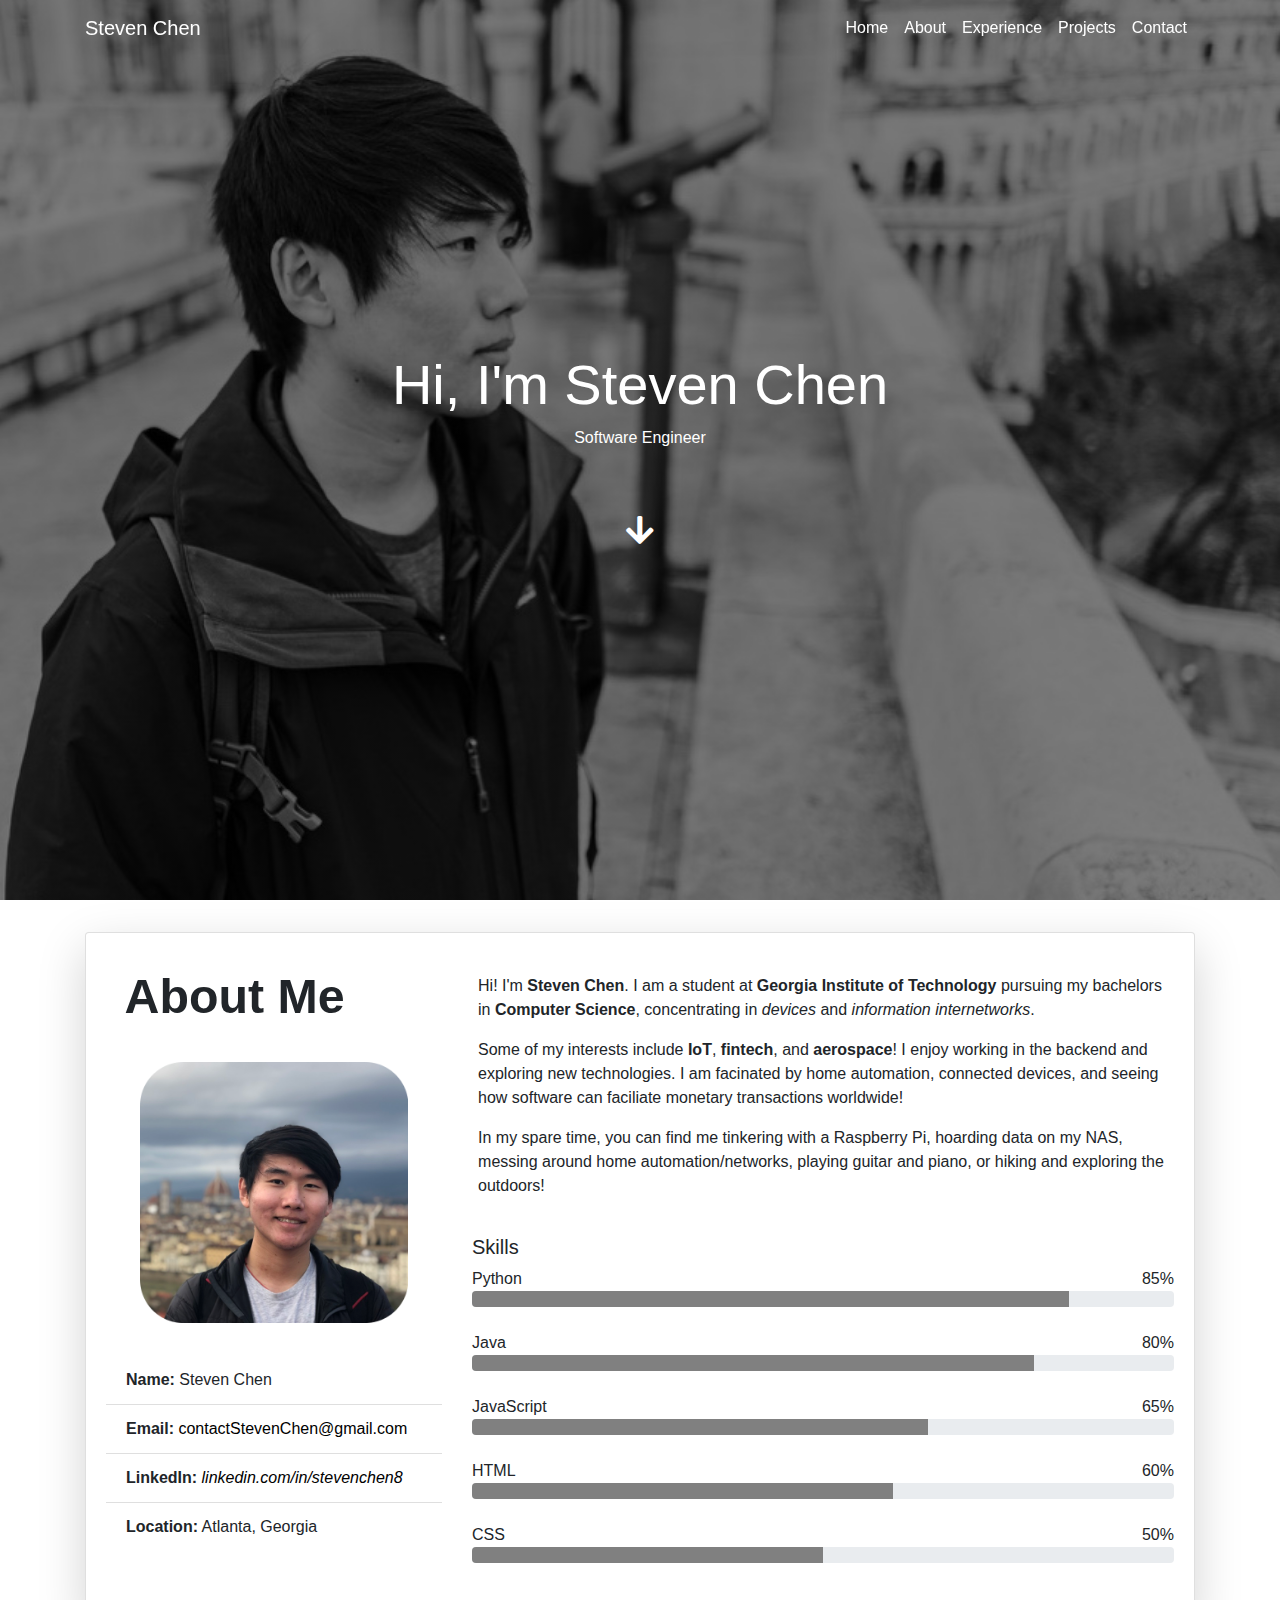
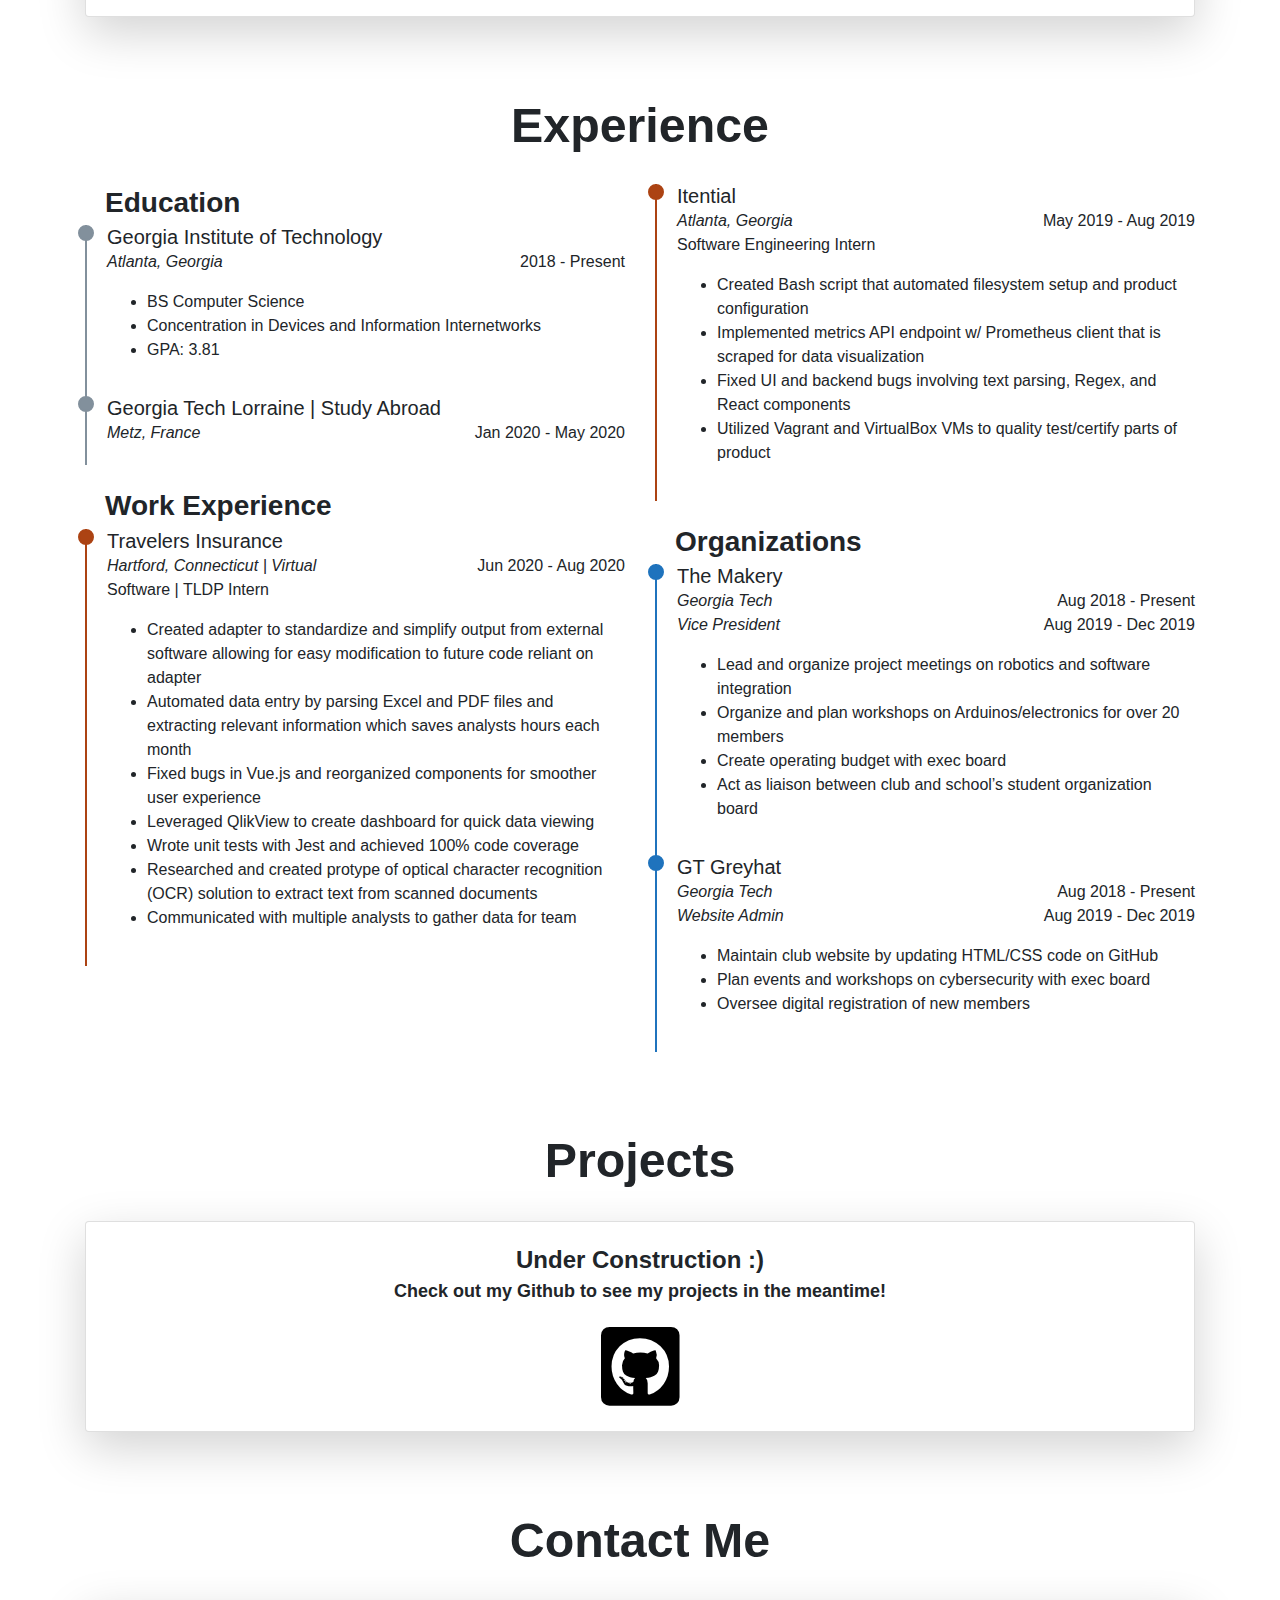
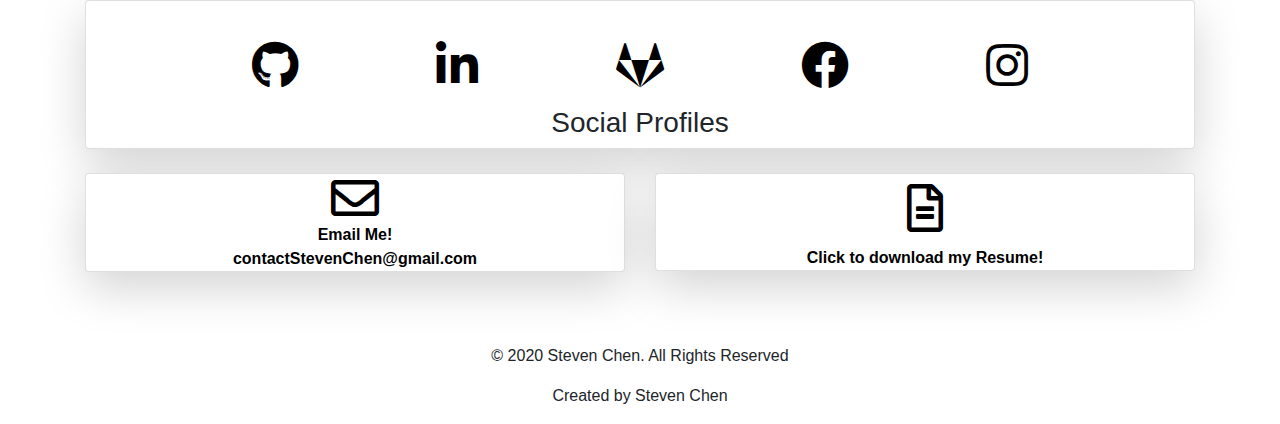
==== commit 8a7fdc2d: "Updated skills" ====
--- a/index.html
+++ b/index.html
@@ -121,6 +121,11 @@
                                 <div class="progress-bar" role="progressbar" style="width: 80%; background-color: grey;" aria-valuenow="80" aria-valuemin="0" aria-valuemax="100"></div>
                             </div>
                             <br>
+                            <span>JavaScript</span><span class="float-right">65%</span>
+                            <div class="progress">
+                                <div class="progress-bar" role="progressbar" style="width: 65%; background-color: grey;" aria-valuenow="65" aria-valuemin="0" aria-valuemax="100"></div>
+                            </div>
+                            <br>
                             <span>HTML</span><span class="float-right">60%</span>
                             <div class="progress">
                                 <div class="progress-bar" role="progressbar" style="width: 60%; background-color: grey;" aria-valuenow="60" aria-valuemin="0" aria-valuemax="100"></div>
@@ -129,11 +134,6 @@
                             <span>CSS</span><span class="float-right">50%</span>
                             <div class="progress">
                                 <div class="progress-bar" role="progressbar" style="width: 50%; background-color: grey;" aria-valuenow="50" aria-valuemin="0" aria-valuemax="100"></div>
-                            </div>
-                            <br>
-                            <span>JavaScript</span><span class="float-right">45%</span>
-                            <div class="progress">
-                                <div class="progress-bar" role="progressbar" style="width: 45%; background-color: grey;" aria-valuenow="45" aria-valuemin="0" aria-valuemax="100"></div>
                             </div>
                         </div>
                     </div>
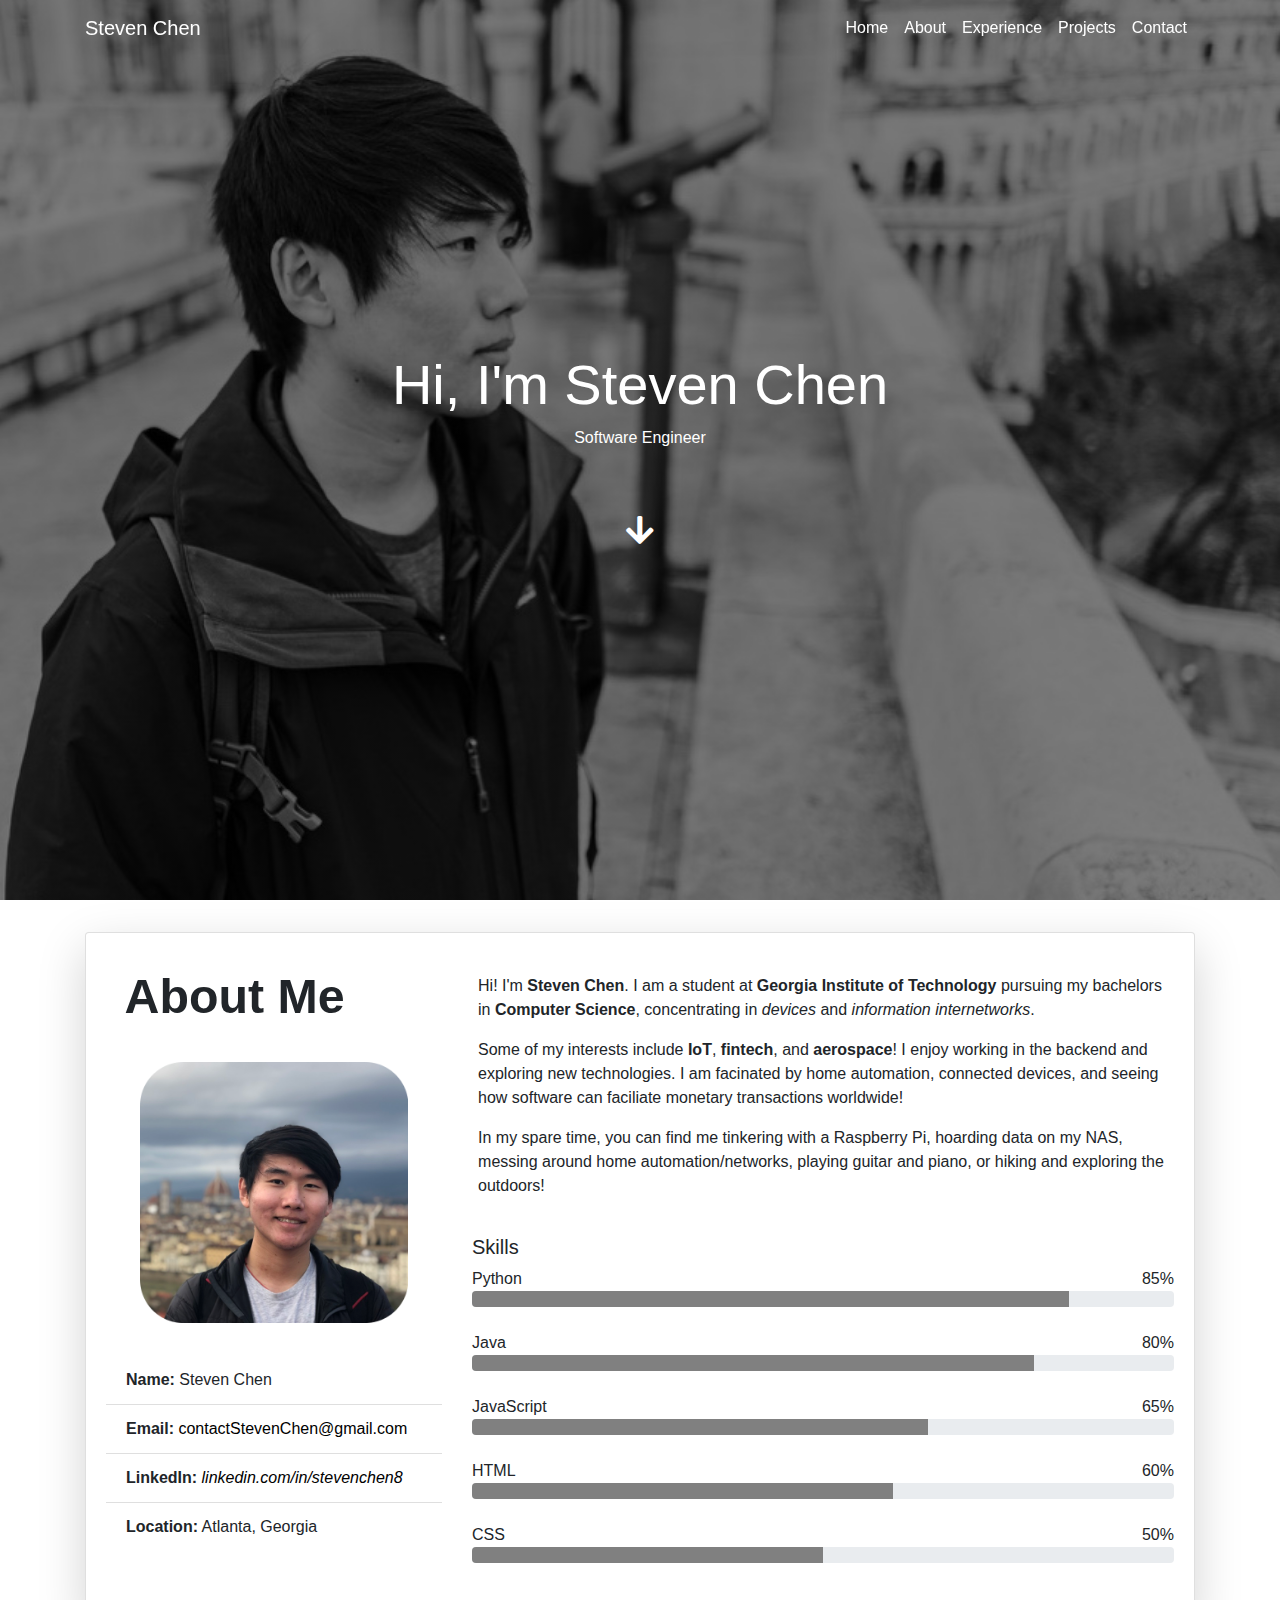
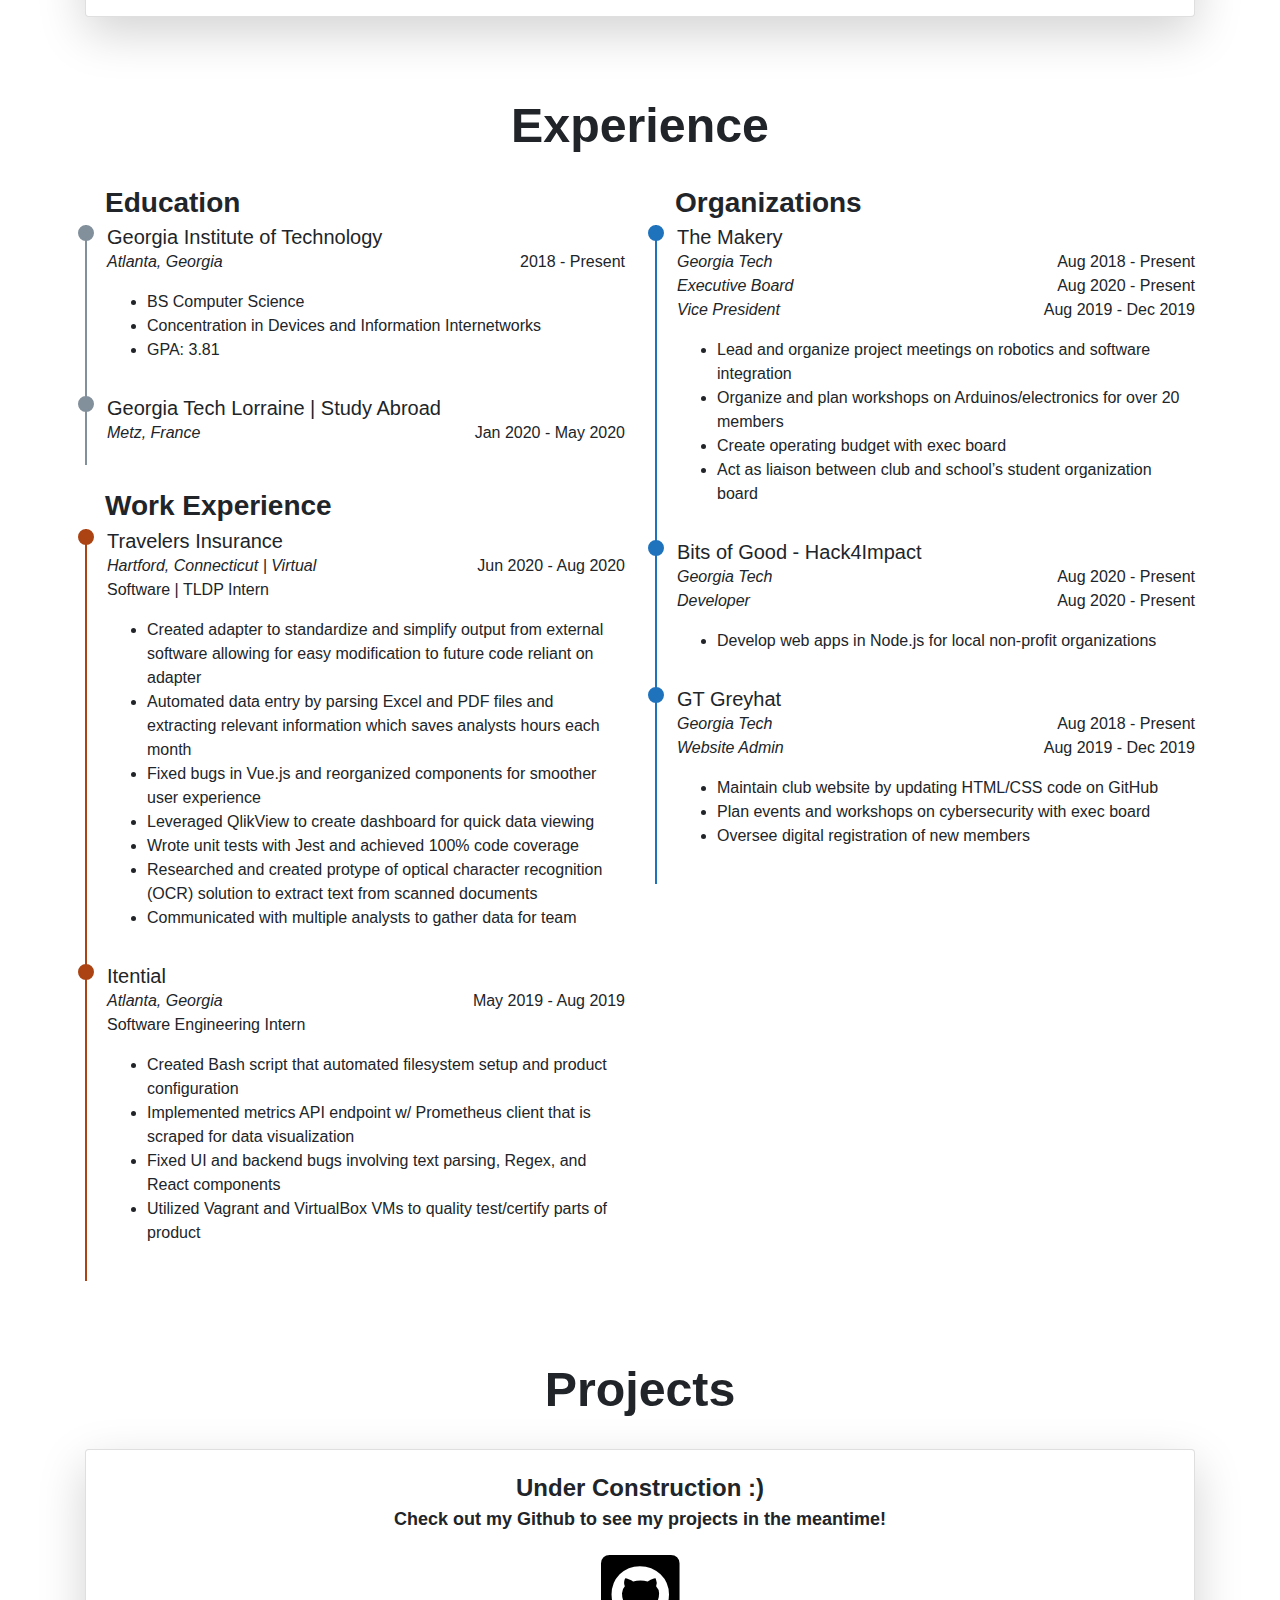
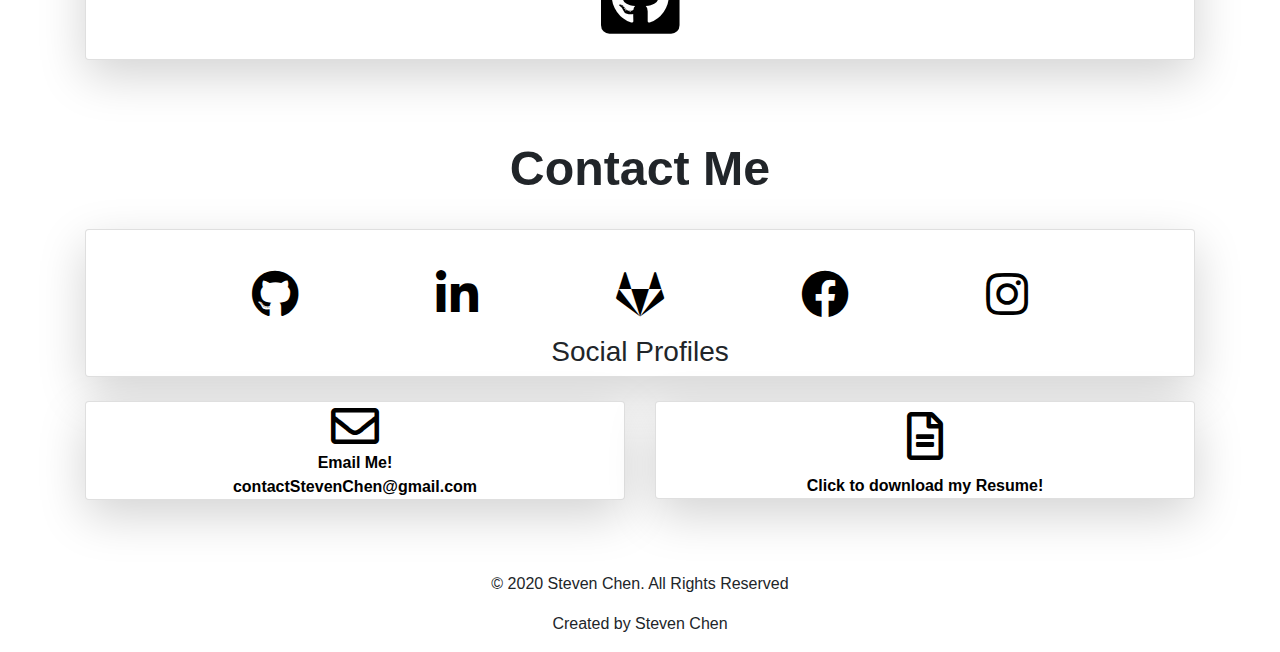
==== commit 319abfed: "Updated Info" ====
--- a/index.html
+++ b/index.html
@@ -196,8 +196,6 @@
                             </ul>
                         </p>
                     </div>
-                </div>
-                <div class='col-lg-6'>
                     <div class="resume-work">
                         <h5>Itential</h5>
                         <span><i>Atlanta, Georgia</i></span><span class="float-right">May 2019 - Aug 2019</span>
@@ -211,13 +209,15 @@
                             </ul>
                         </p>
                     </div>
-                    <br>
+                </div>
+                <div class='col-lg-6'>
                     <div class="resume-summary">
                         <h3><b>Organizations</b></h3>
                     </div>
                     <div class="resume-org">
                         <h5>The Makery</h5>
                         <span><i>Georgia Tech</i></span><span class="float-right">Aug 2018 - Present</span>
+                        <p style="margin: 0;"><span><i>Executive Board</i></span><span class="float-right">Aug 2020 - Present</span></p>
                         <p><span><i>Vice President</i></span><span class="float-right">Aug 2019 - Dec 2019</span></p>
                         <p>
                             <ul>
@@ -225,6 +225,16 @@
                                 <li>Organize and plan workshops on Arduinos/electronics for over 20 members</li>
                                 <li>Create operating budget with exec board</li>
                                 <li>Act as liaison between club and school’s student organization board</li>
+                            </ul>
+                        </p>
+                    </div>
+                    <div class="resume-org">
+                        <h5>Bits of Good - Hack4Impact</h5>
+                        <span><i>Georgia Tech</i></span><span class="float-right">Aug 2020 - Present</span>
+                        <p><span><i>Developer</i></span><span class="float-right">Aug 2020 - Present</span></p>
+                        <p>
+                            <ul>
+                                <li>Develop web apps in Node.js for local non-profit organizations</li>
                             </ul>
                         </p>
                     </div>
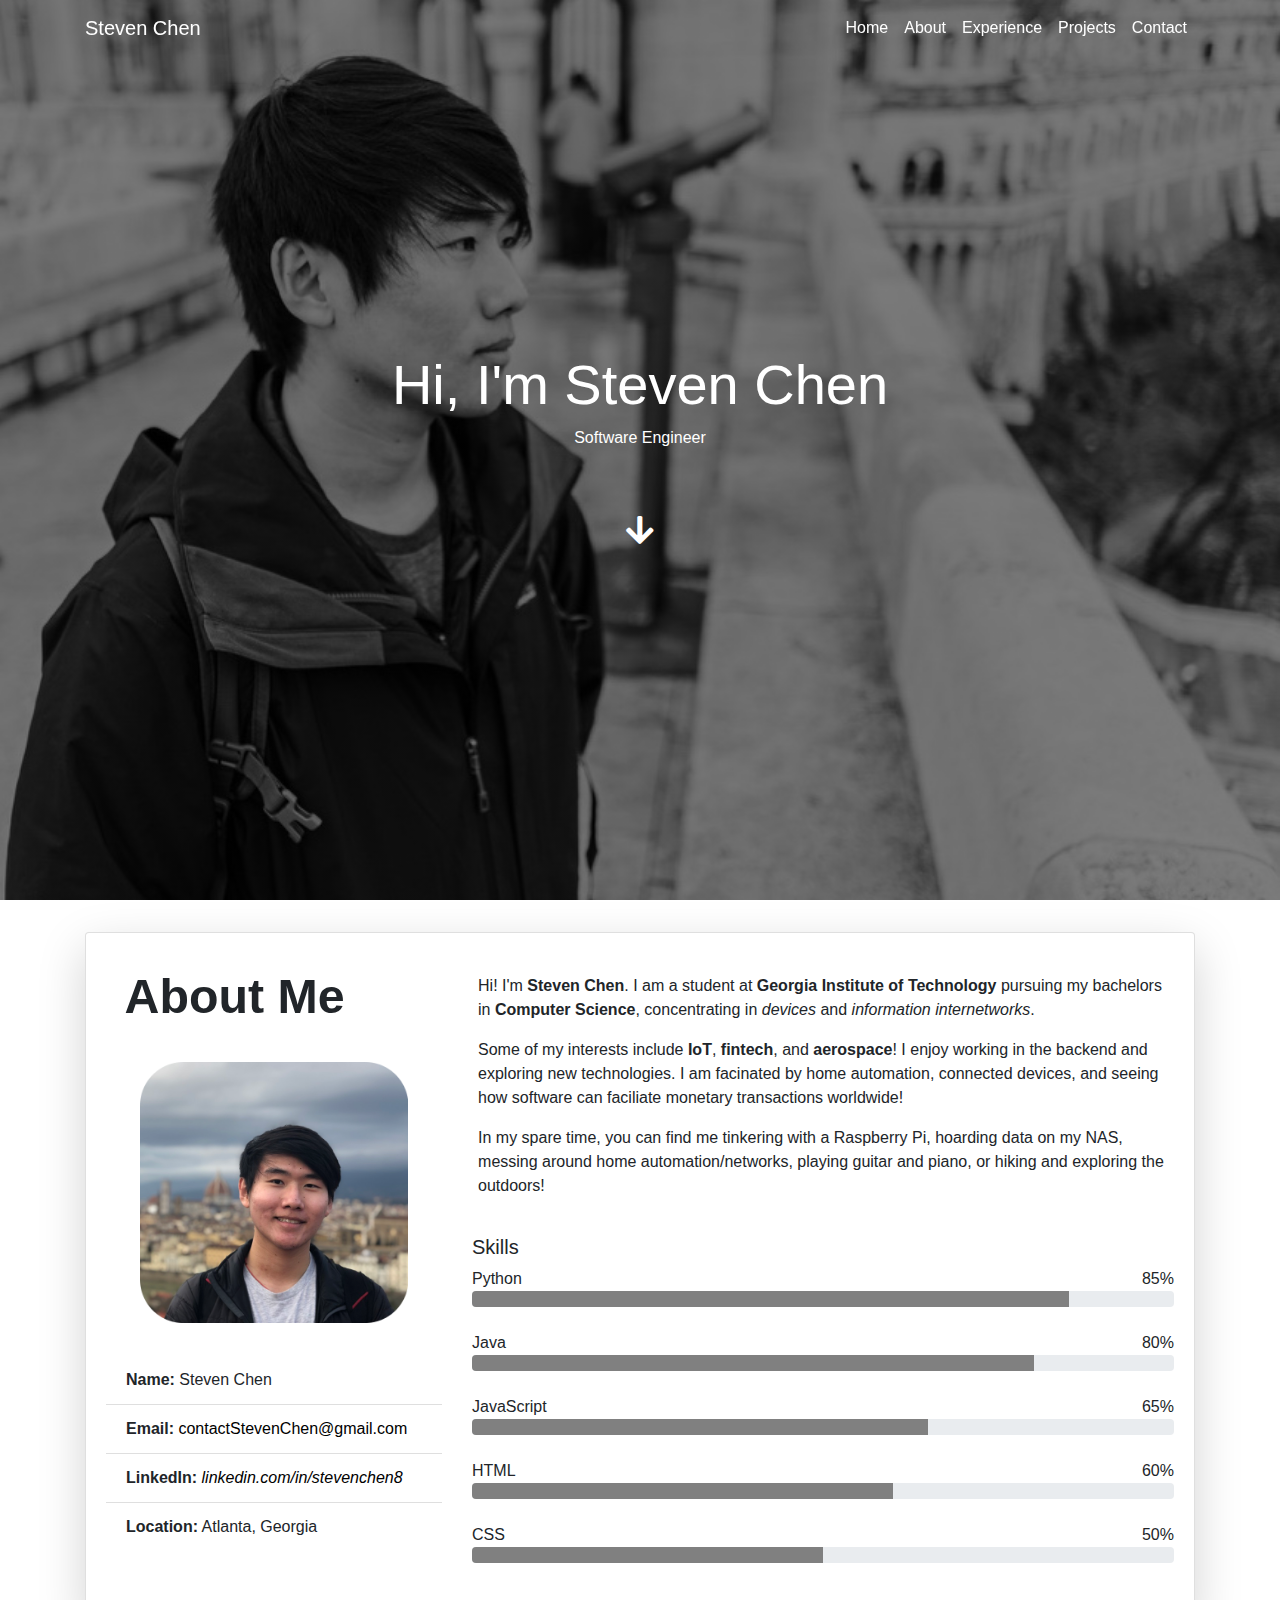
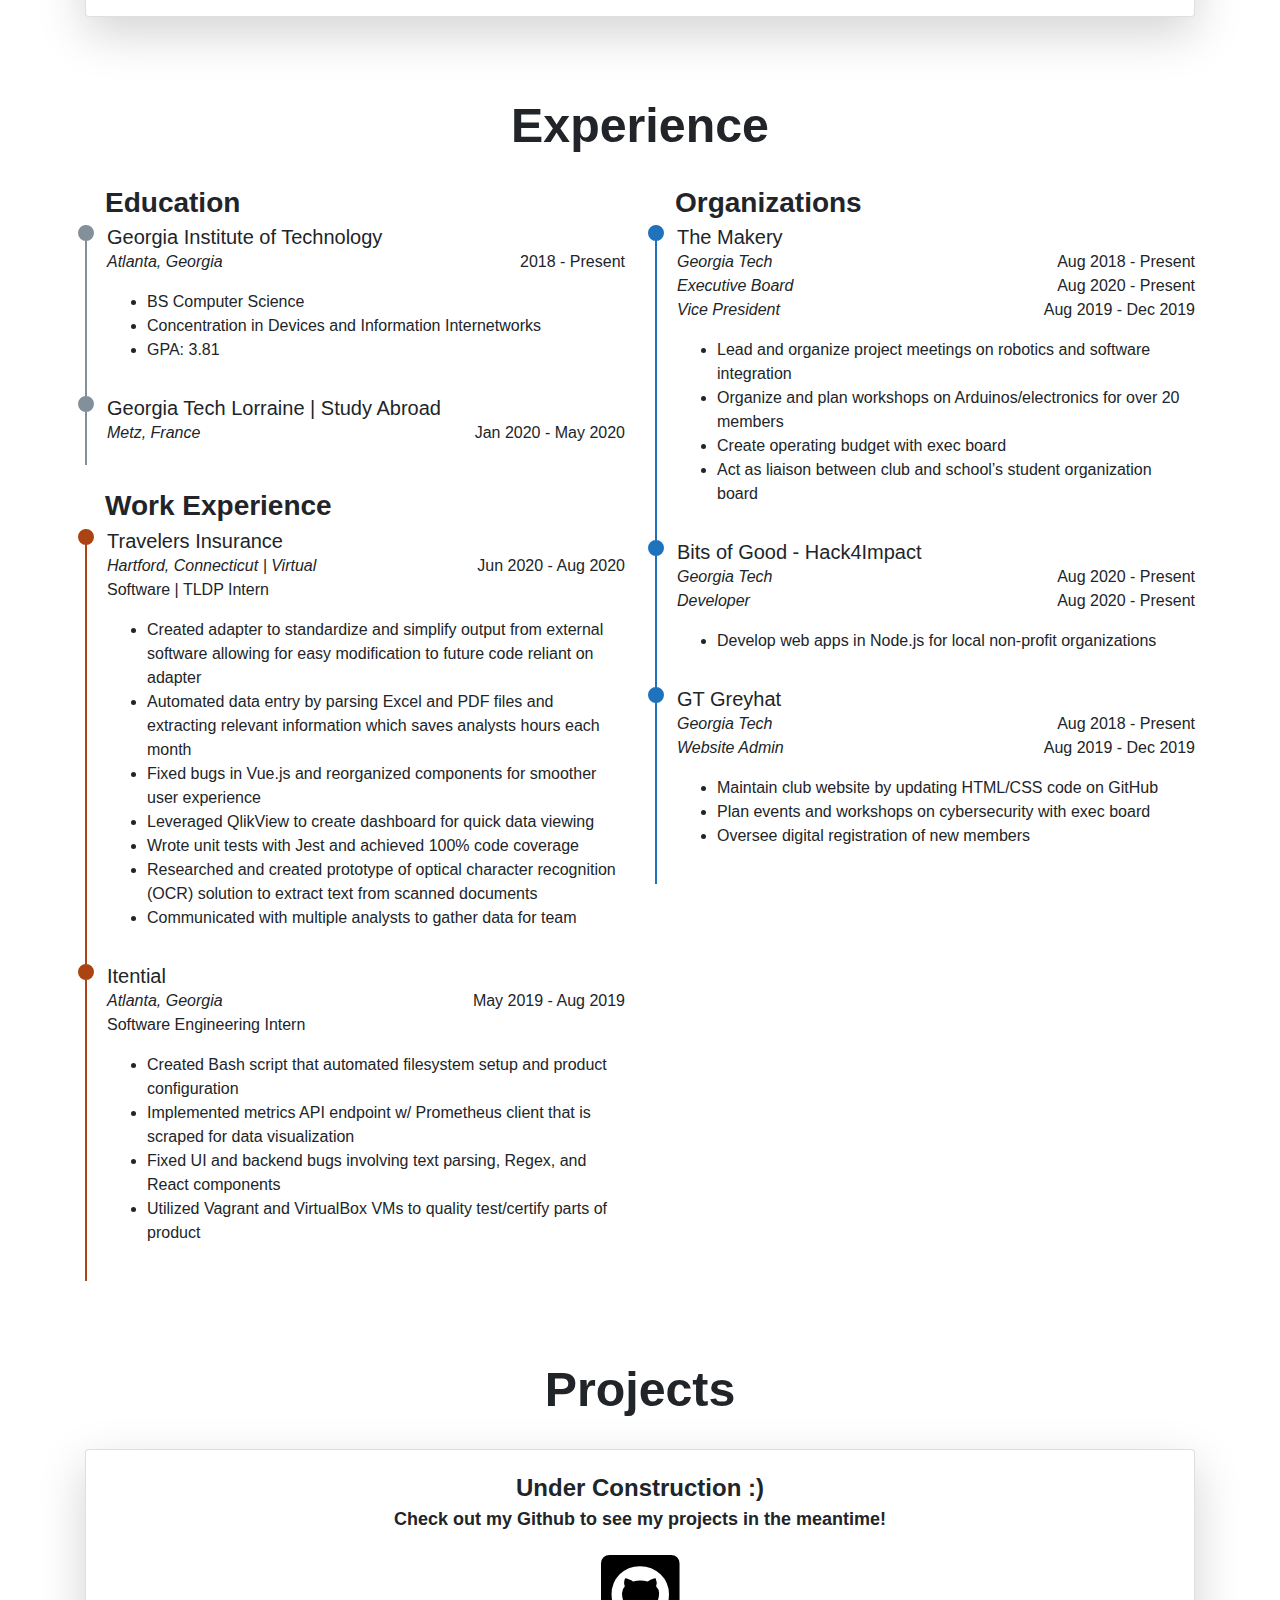
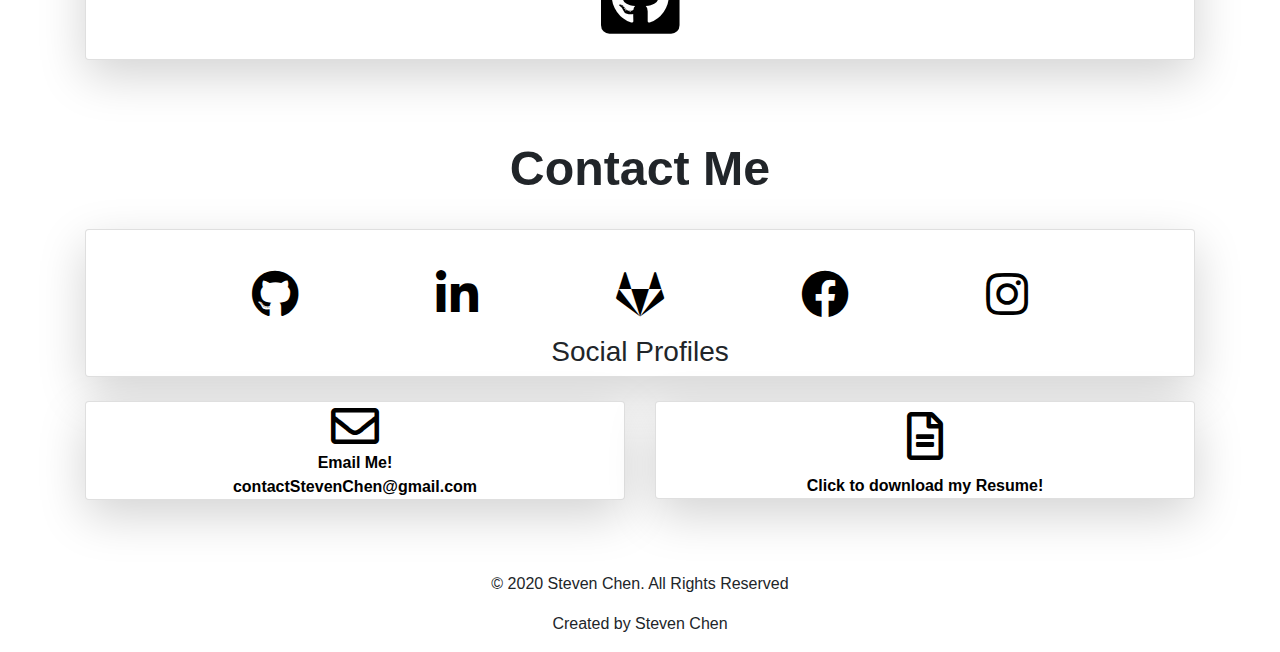
==== commit 8700f8a2: "Fixed typo" ====
--- a/index.html
+++ b/index.html
@@ -191,7 +191,7 @@
                                 <li>Fixed bugs in Vue.js and reorganized components for smoother user experience</li>
                                 <li>Leveraged QlikView to create dashboard for quick data viewing</li>
                                 <li>Wrote unit tests with Jest and achieved 100% code coverage</li>
-                                <li>Researched and created protype of optical character recognition (OCR) solution to extract text from scanned documents</li>
+                                <li>Researched and created prototype of optical character recognition (OCR) solution to extract text from scanned documents</li>
                                 <li>Communicated with multiple analysts to gather data for team</li>
                             </ul>
                         </p>
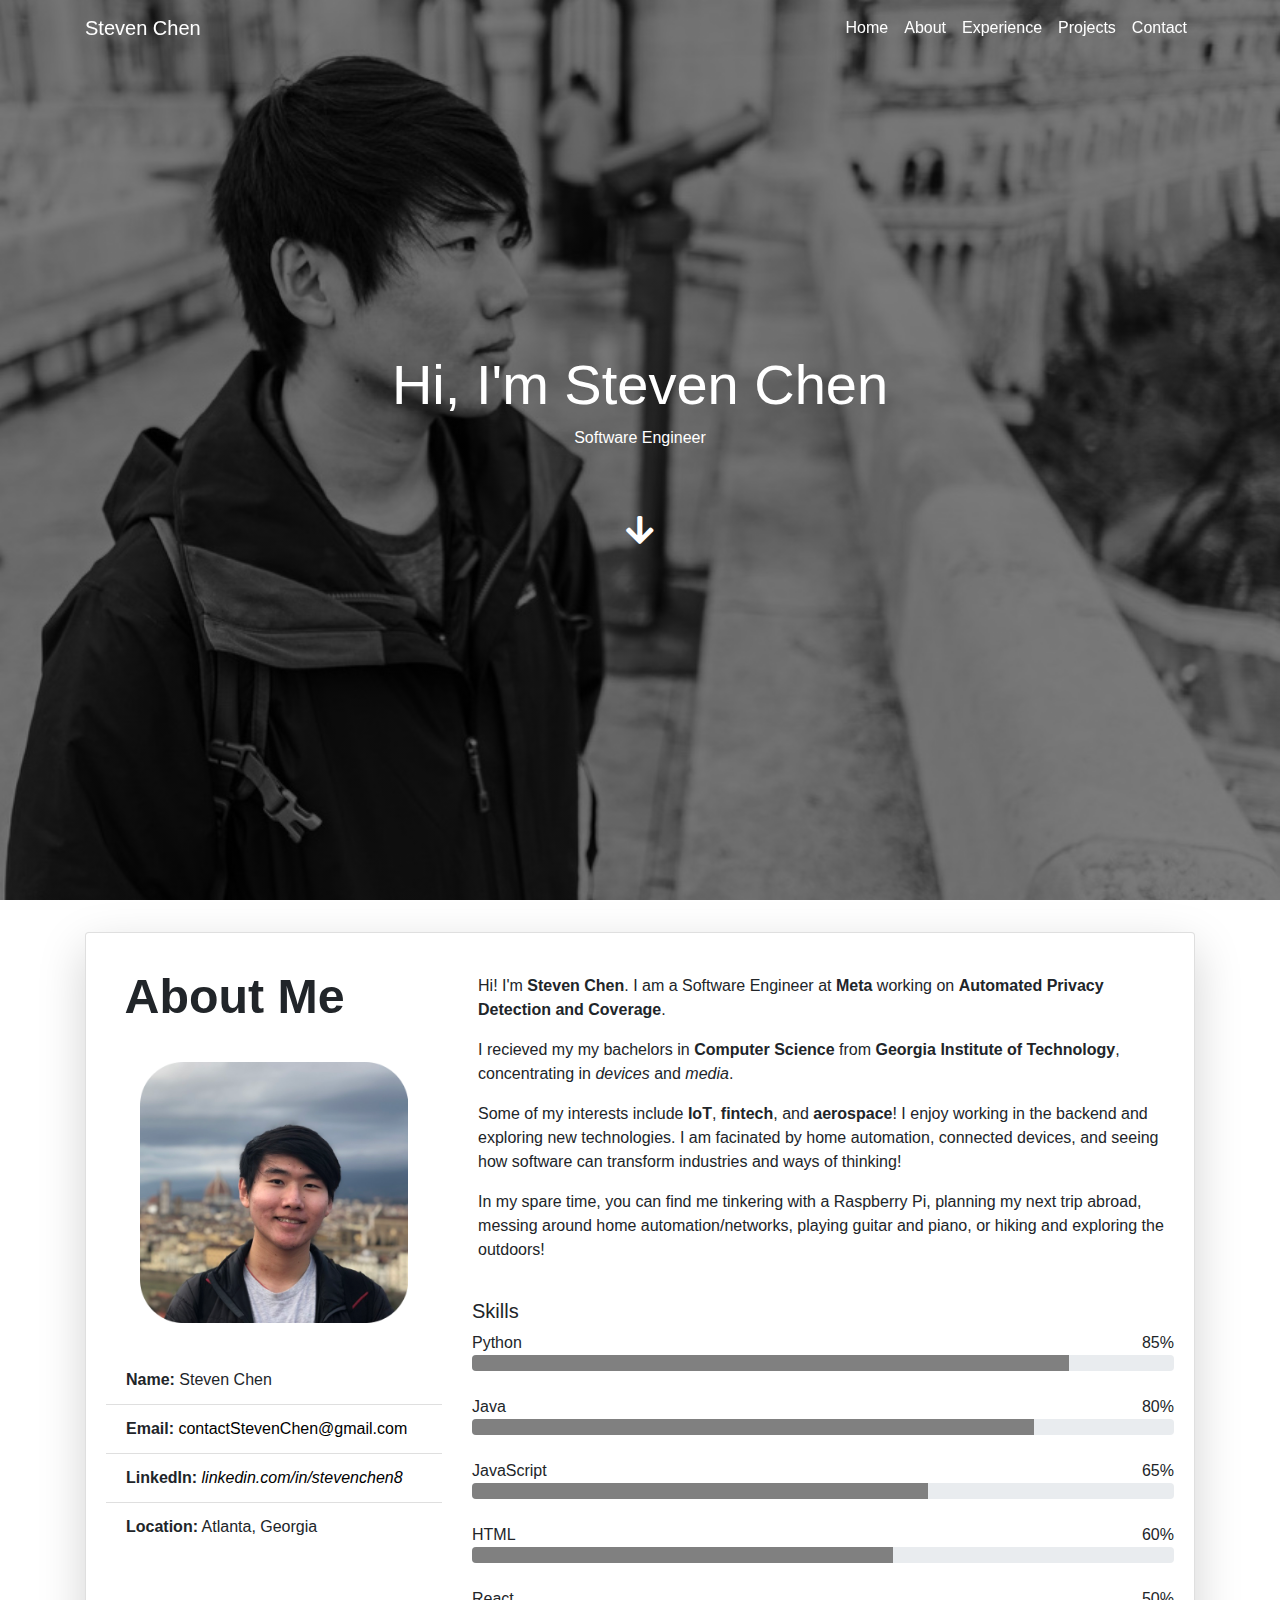
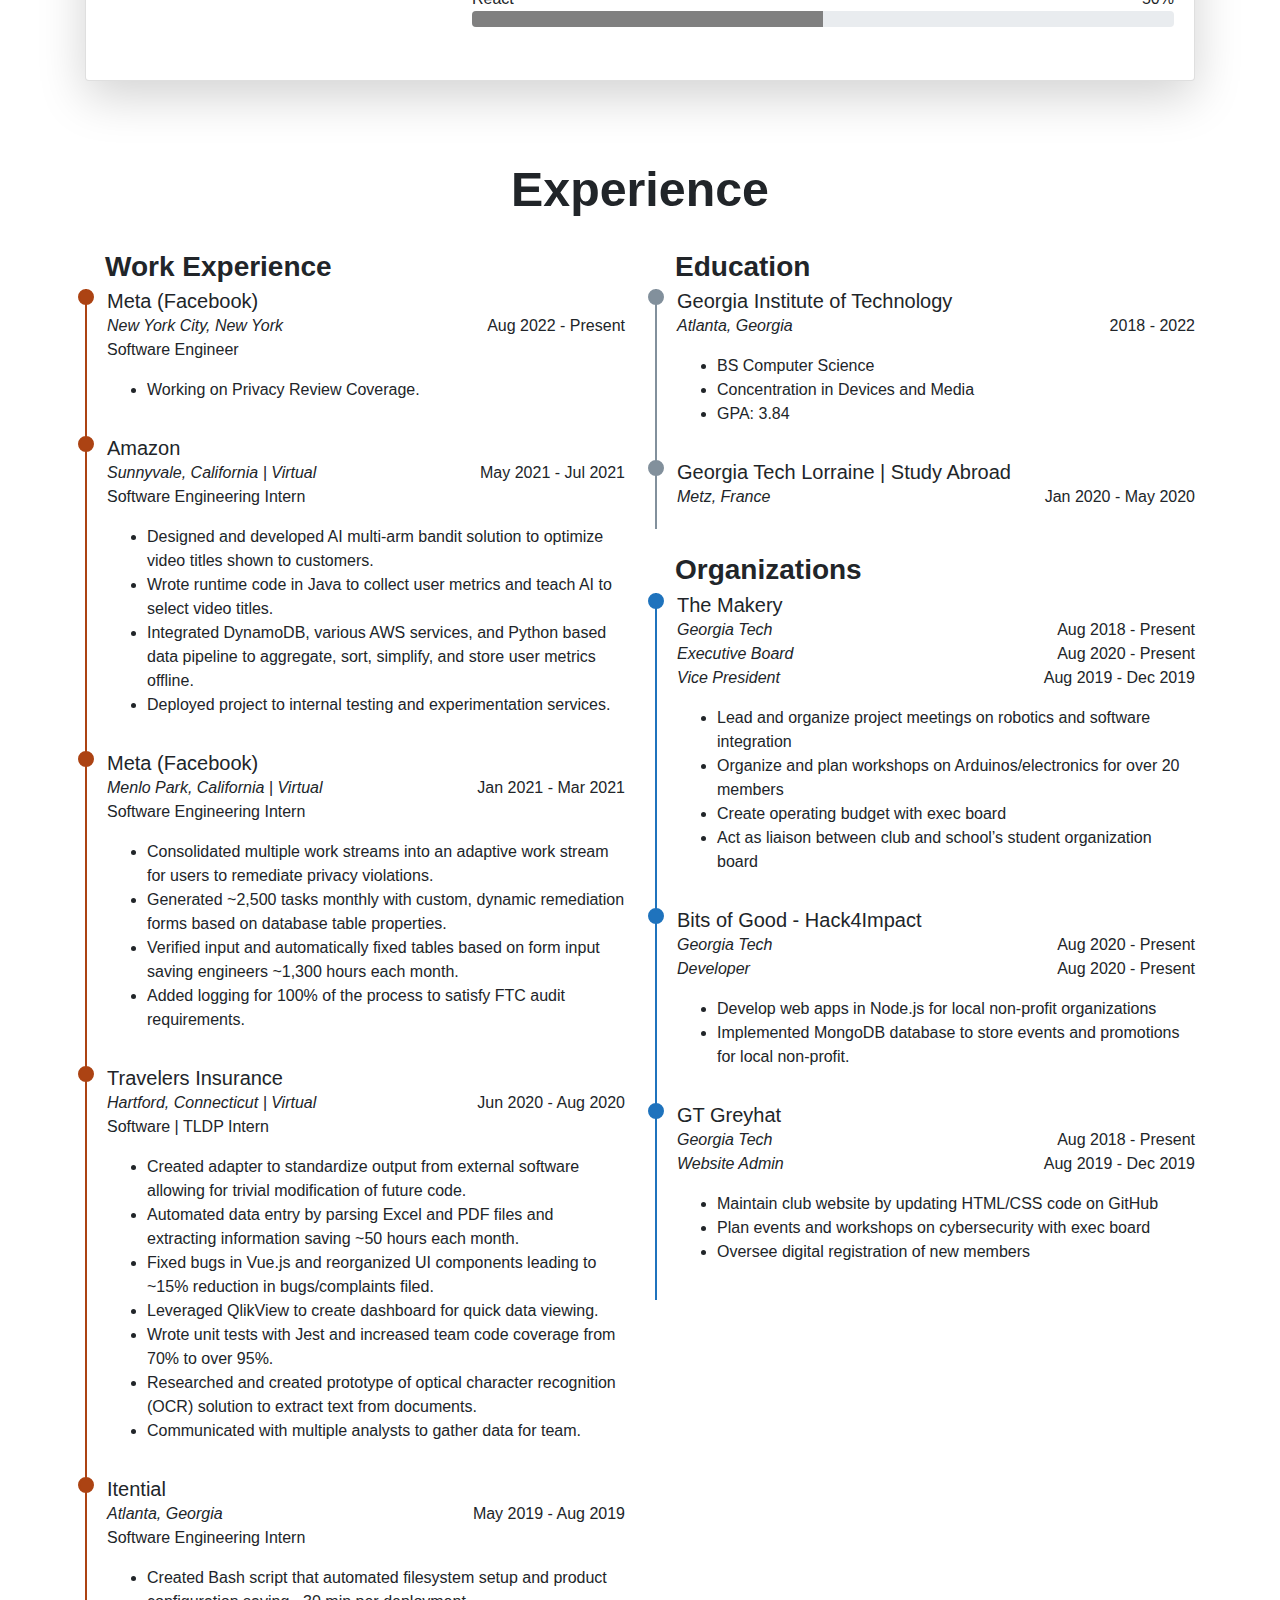
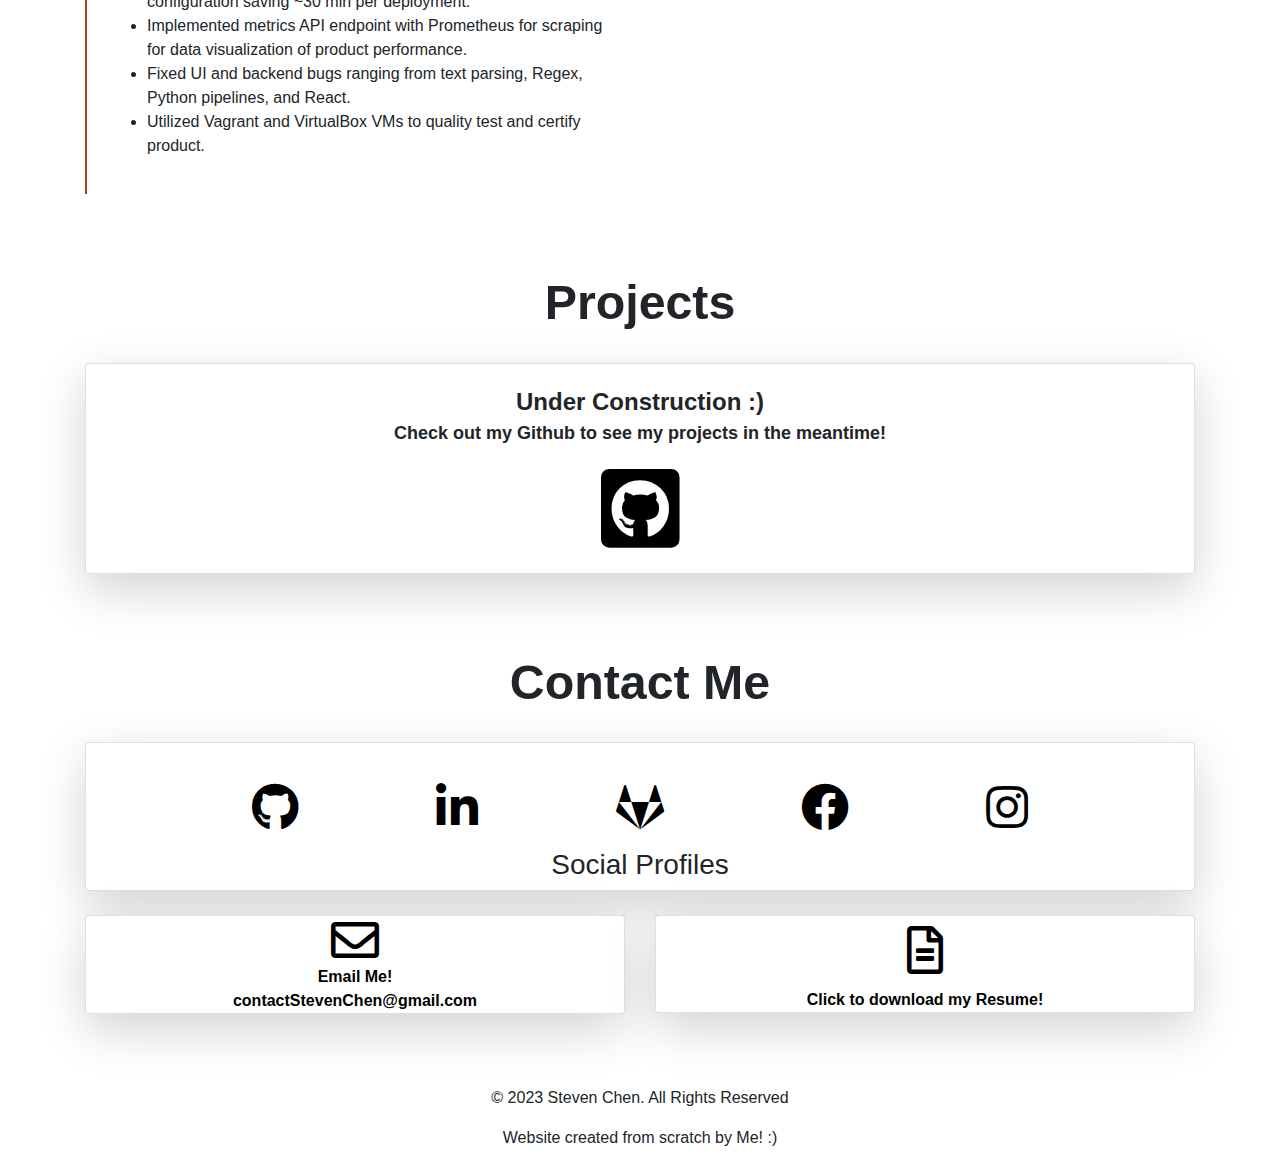
==== commit 5ab02e2b: "Updated website info" ====
--- a/index.html
+++ b/index.html
@@ -7,8 +7,8 @@
     <!-- Info About My Page -->
     <title>Steven Chen</title>
 
-    <meta name="description" content="Hello, I'm Steven Chen! Currently a Computer Science Student at Georgia Tech!">
-    <meta name="keywords" content="Steven Chen, Gatech, Georgia Tech, Software Engineer, Steven, Chen, Georgia Institute of Technology, software engineer">
+    <meta name="description" content="Hello, I'm Steven Chen! Currently a Software Engineer at Meta!">
+    <meta name="keywords" content="Steven Chen, Gatech, Georgia Tech, Software Engineer, Steven, Chen, Georgia Institute of Technology, software engineer, SWE, Meta, software, technology, cs, computer science">
 
     <!-- Bootstrap and Style Stuff -->
     <link href="https://cdnjs.cloudflare.com/ajax/libs/font-awesome/5.13.1/css/all.min.css" rel="stylesheet" crossorigin="anonymous">
@@ -101,13 +101,16 @@
                         <div class="col-sm-8" style="padding-bottom: 3%;">
                             <div class="row" style="padding: 3% 3% 3% 3%;">
                                 <p>
-                                    Hi! I'm <strong>Steven Chen</strong>. I am a student at <b>Georgia Institute of Technology</b> pursuing my bachelors in <b>Computer Science</b>, concentrating in <i>devices</i> and <i>information internetworks</i>. 
+                                    Hi! I'm <strong>Steven Chen</strong>. I am a Software Engineer at <b>Meta</b> working on <b>Automated Privacy Detection and Coverage</b>. 
+                                </p>
+                                <p>
+                                    I recieved my my bachelors in <b>Computer Science</b> from <b>Georgia Institute of Technology</b>, concentrating in <i>devices</i> and <i>media</i>. 
                                 </p>
                                 <p>    
-                                    Some of my interests include <b>IoT</b>, <b>fintech</b>, and <b>aerospace</b>! I enjoy working in the backend and exploring new technologies. I am facinated by home automation, connected devices, and seeing how software can faciliate monetary transactions worldwide!
+                                    Some of my interests include <b>IoT</b>, <b>fintech</b>, and <b>aerospace</b>! I enjoy working in the backend and exploring new technologies. I am facinated by home automation, connected devices, and seeing how software can transform industries and ways of thinking!
                                 </p>
                                 <p>
-                                    In my spare time, you can find me tinkering with a Raspberry Pi, hoarding data on my NAS, messing around home automation/networks, playing guitar and piano, or hiking and exploring the outdoors!
+                                    In my spare time, you can find me tinkering with a Raspberry Pi, planning my next trip abroad, messing around home automation/networks, playing guitar and piano, or hiking and exploring the outdoors!
                                 </p>
                             </div>
                             <h5>Skills</h5>
@@ -131,7 +134,7 @@
                                 <div class="progress-bar" role="progressbar" style="width: 60%; background-color: grey;" aria-valuenow="60" aria-valuemin="0" aria-valuemax="100"></div>
                             </div>
                             <br>
-                            <span>CSS</span><span class="float-right">50%</span>
+                            <span>React</span><span class="float-right">50%</span>
                             <div class="progress">
                                 <div class="progress-bar" role="progressbar" style="width: 50%; background-color: grey;" aria-valuenow="50" aria-valuemin="0" aria-valuemax="100"></div>
                             </div>
@@ -159,26 +162,43 @@
             <div class="row">
                 <div class="col-lg-6">
                     <div class="resume-summary">
-                        <h3><b>Education</b></h3>
-                    </div>
-                    <div class="resume-education">
-                        <h5>Georgia Institute of Technology</h5>
-                        <span><i>Atlanta, Georgia</i></span><span class="float-right">2018 - Present</span>
-                        <p>
-                            <ul>
-                                <li>BS Computer Science</li>
-                                <li>Concentration in Devices and Information Internetworks</li>
-                                <li>GPA: 3.81</li>
-                            </ul>
-                        </p>
-                    </div>
-                    <div class="resume-education">
-                        <h5>Georgia Tech Lorraine | Study Abroad</h5>
-                        <span><i>Metz, France</i></span><span class="float-right">Jan 2020 - May 2020</span>
-                    </div>
-                    <br>
-                    <div class="resume-summary">
                         <h3><b>Work Experience</b></h3>
+                    </div>
+                    <div class="resume-work">
+                        <h5>Meta (Facebook)</h5>
+                        <span><i>New York City, New York</i></span><span class="float-right">Aug 2022 - Present</span>
+                        <p>Software Engineer</p>
+                        <p>
+                            <ul>
+                                <li>Working on Privacy Review Coverage.</li>
+                            </ul>
+                        </p>
+                    </div>
+                    <div class="resume-work">
+                        <h5>Amazon</h5>
+                        <span><i>Sunnyvale, California | Virtual</i></span><span class="float-right">May 2021 - Jul 2021</span>
+                        <p>Software Engineering Intern</p>
+                        <p>
+                            <ul>
+                                <li>Designed and developed AI multi-arm bandit solution to optimize video titles shown to customers.</li>
+                                <li>Wrote runtime code in Java to collect user metrics and teach AI to select video titles.</li>
+                                <li>Integrated DynamoDB, various AWS services, and Python based data pipeline to aggregate, sort, simplify, and store user metrics offline.</li>
+                                <li>Deployed project to internal testing and experimentation services.</li>
+                            </ul>
+                        </p>
+                    </div>
+                    <div class="resume-work">
+                        <h5>Meta (Facebook)</h5>
+                        <span><i>Menlo Park, California | Virtual</i></span><span class="float-right">Jan 2021 - Mar 2021</span>
+                        <p>Software Engineering Intern</p>
+                        <p>
+                            <ul>
+                                <li>Consolidated multiple work streams into an adaptive work stream for users to remediate privacy violations.</li>
+                                <li>Generated ~2,500 tasks monthly with custom, dynamic remediation forms based on database table properties.</li>
+                                <li>Verified input and automatically fixed tables based on form input saving engineers ~1,300 hours each month.</li>
+                                <li>Added logging for 100% of the process to satisfy FTC audit requirements.</li>
+                            </ul>
+                        </p>
                     </div>
                     <div class="resume-work">
                         <h5>Travelers Insurance</h5>
@@ -186,13 +206,13 @@
                         <p>Software | TLDP Intern</p>
                         <p>
                             <ul>
-                                <li>Created adapter to standardize and simplify output from external software allowing for easy modification to future code reliant on adapter</li>
-                                <li>Automated data entry by parsing Excel and PDF files and extracting relevant information which saves analysts hours each month</li>
-                                <li>Fixed bugs in Vue.js and reorganized components for smoother user experience</li>
-                                <li>Leveraged QlikView to create dashboard for quick data viewing</li>
-                                <li>Wrote unit tests with Jest and achieved 100% code coverage</li>
-                                <li>Researched and created prototype of optical character recognition (OCR) solution to extract text from scanned documents</li>
-                                <li>Communicated with multiple analysts to gather data for team</li>
+                                <li>Created adapter to standardize output from external software allowing for trivial modification of future code.</li>
+                                <li>Automated data entry by parsing Excel and PDF files and extracting information saving ~50 hours each month.</li>
+                                <li>Fixed bugs in Vue.js and reorganized UI components leading to ~15% reduction in bugs/complaints filed.</li>
+                                <li>Leveraged QlikView to create dashboard for quick data viewing.</li>
+                                <li>Wrote unit tests with Jest and increased team code coverage from 70% to over 95%.</li>
+                                <li>Researched and created prototype of optical character recognition (OCR) solution to extract text from documents.</li>
+                                <li>Communicated with multiple analysts to gather data for team.</li>
                             </ul>
                         </p>
                     </div>
@@ -202,15 +222,34 @@
                         <p>Software Engineering Intern</p>
                         <p>
                             <ul>
-                                <li>Created Bash script that automated filesystem setup and product configuration</li>
-                                <li>Implemented metrics API endpoint w/ Prometheus client that is scraped for data visualization</li>
-                                <li>Fixed UI and backend bugs involving text parsing, Regex, and React components</li>
-                                <li>Utilized Vagrant and VirtualBox VMs to quality test/certify parts of product</li>
+                                <li>Created Bash script that automated filesystem setup and product configuration saving ~30 min per deployment.</li>
+                                <li>Implemented metrics API endpoint with Prometheus for scraping for data visualization of product performance.</li>
+                                <li>Fixed UI and backend bugs ranging from text parsing, Regex, Python pipelines, and React.</li>
+                                <li>Utilized Vagrant and VirtualBox VMs to quality test and certify product.</li>
                             </ul>
                         </p>
                     </div>
                 </div>
                 <div class='col-lg-6'>
+                    <div class="resume-summary">
+                        <h3><b>Education</b></h3>
+                    </div>
+                    <div class="resume-education">
+                        <h5>Georgia Institute of Technology</h5>
+                        <span><i>Atlanta, Georgia</i></span><span class="float-right">2018 - 2022</span>
+                        <p>
+                            <ul>
+                                <li>BS Computer Science</li>
+                                <li>Concentration in Devices and Media</li>
+                                <li>GPA: 3.84</li>
+                            </ul>
+                        </p>
+                    </div>
+                    <div class="resume-education">
+                        <h5>Georgia Tech Lorraine | Study Abroad</h5>
+                        <span><i>Metz, France</i></span><span class="float-right">Jan 2020 - May 2020</span>
+                    </div>
+                    <br>
                     <div class="resume-summary">
                         <h3><b>Organizations</b></h3>
                     </div>
@@ -235,6 +274,7 @@
                         <p>
                             <ul>
                                 <li>Develop web apps in Node.js for local non-profit organizations</li>
+                                <li>Implemented MongoDB database to store events and promotions for local non-profit.</li>
                             </ul>
                         </p>
                     </div>
@@ -353,10 +393,10 @@
     <!-- Footer -->
     <footer>
         <p>
-            © 2020 Steven Chen. All Rights Reserved
+            © 2023 Steven Chen. All Rights Reserved
         </p>
         <p>
-            Created by Steven Chen
+            Website created from scratch by Me! :)
         </p>
     </footer>
 
